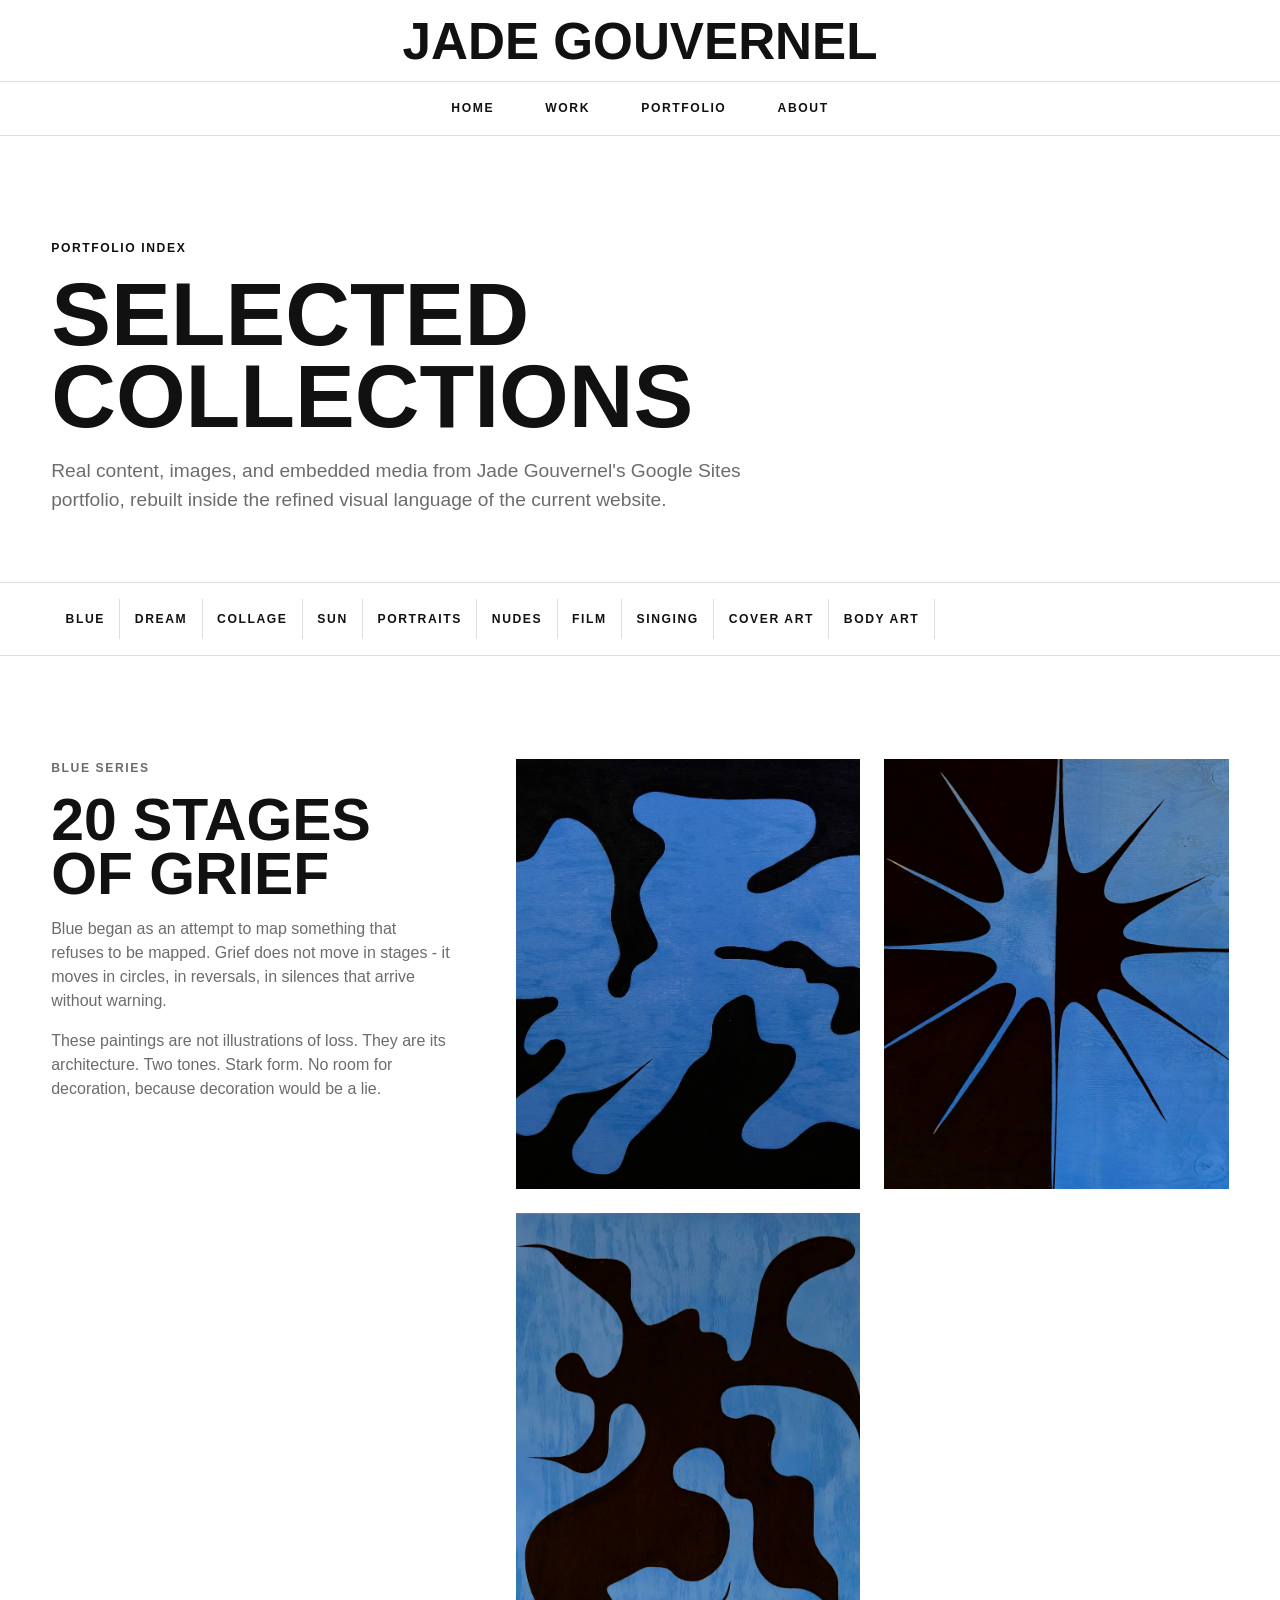
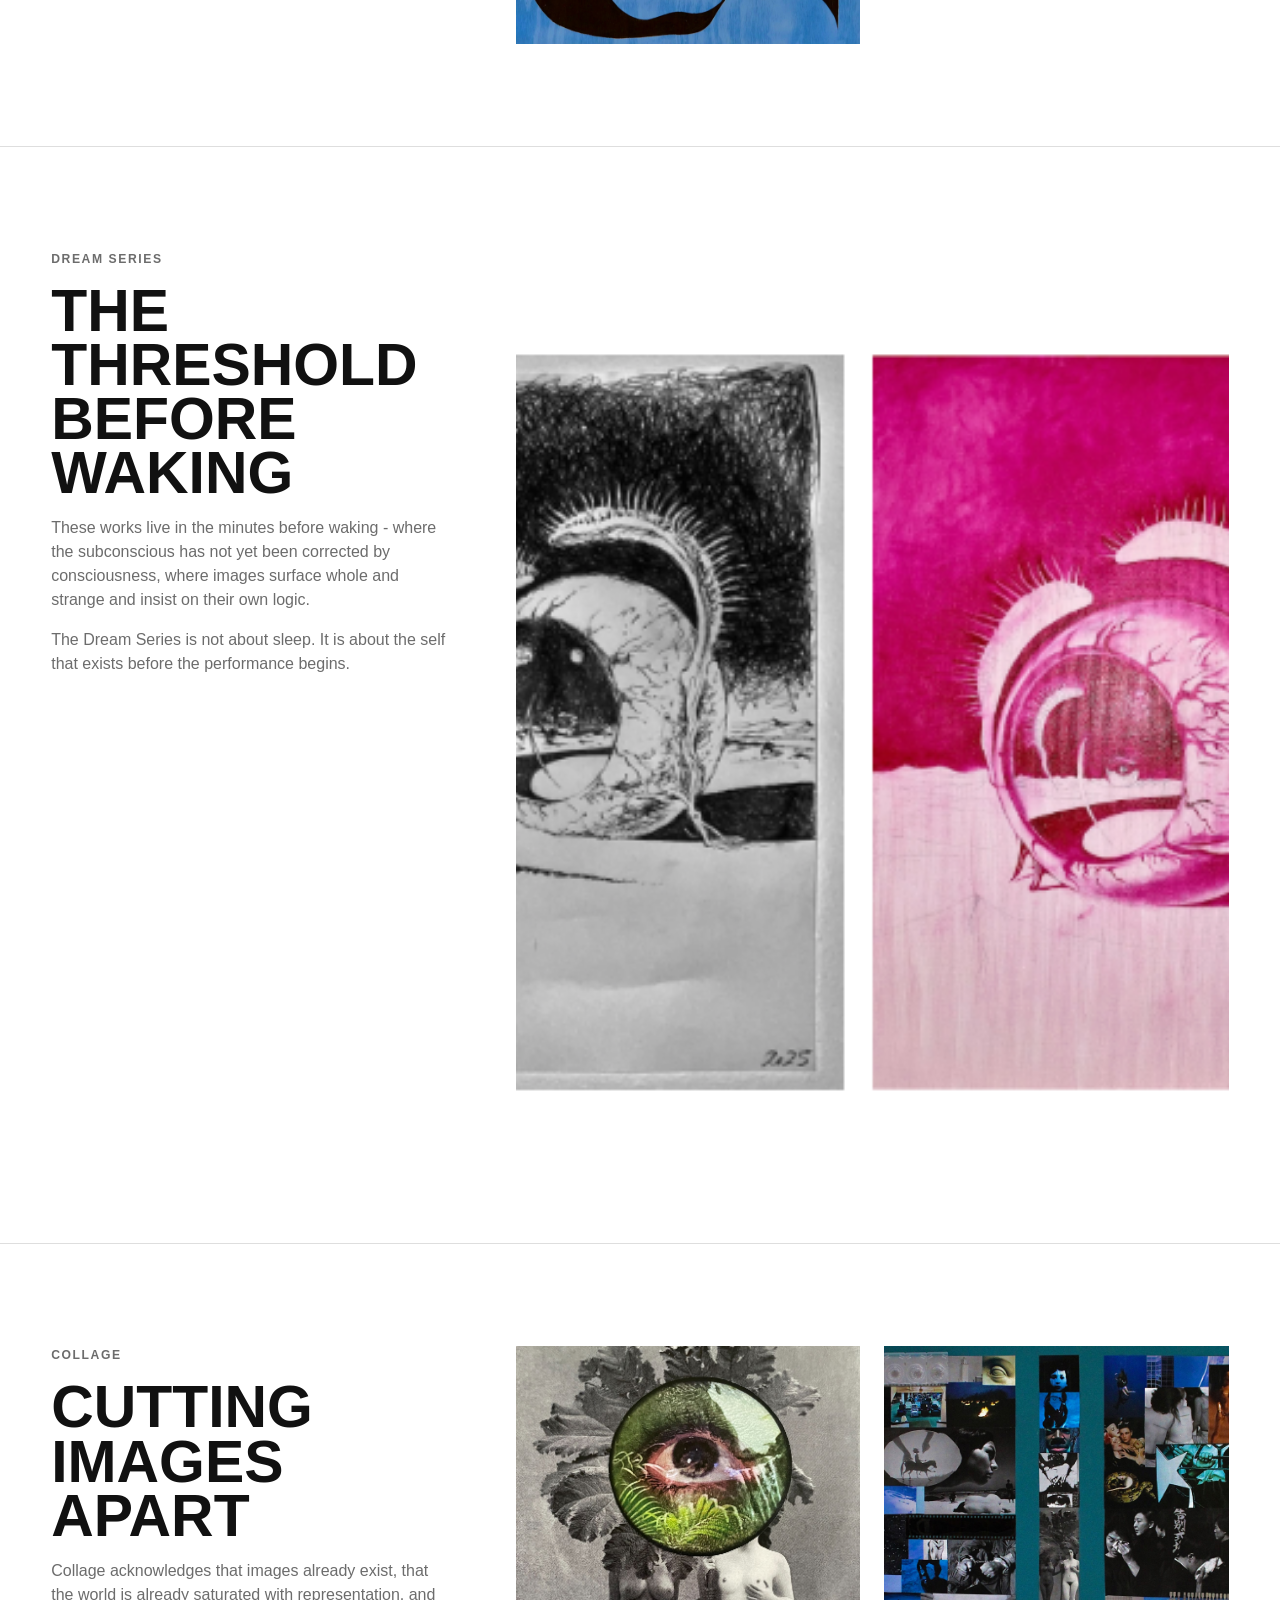
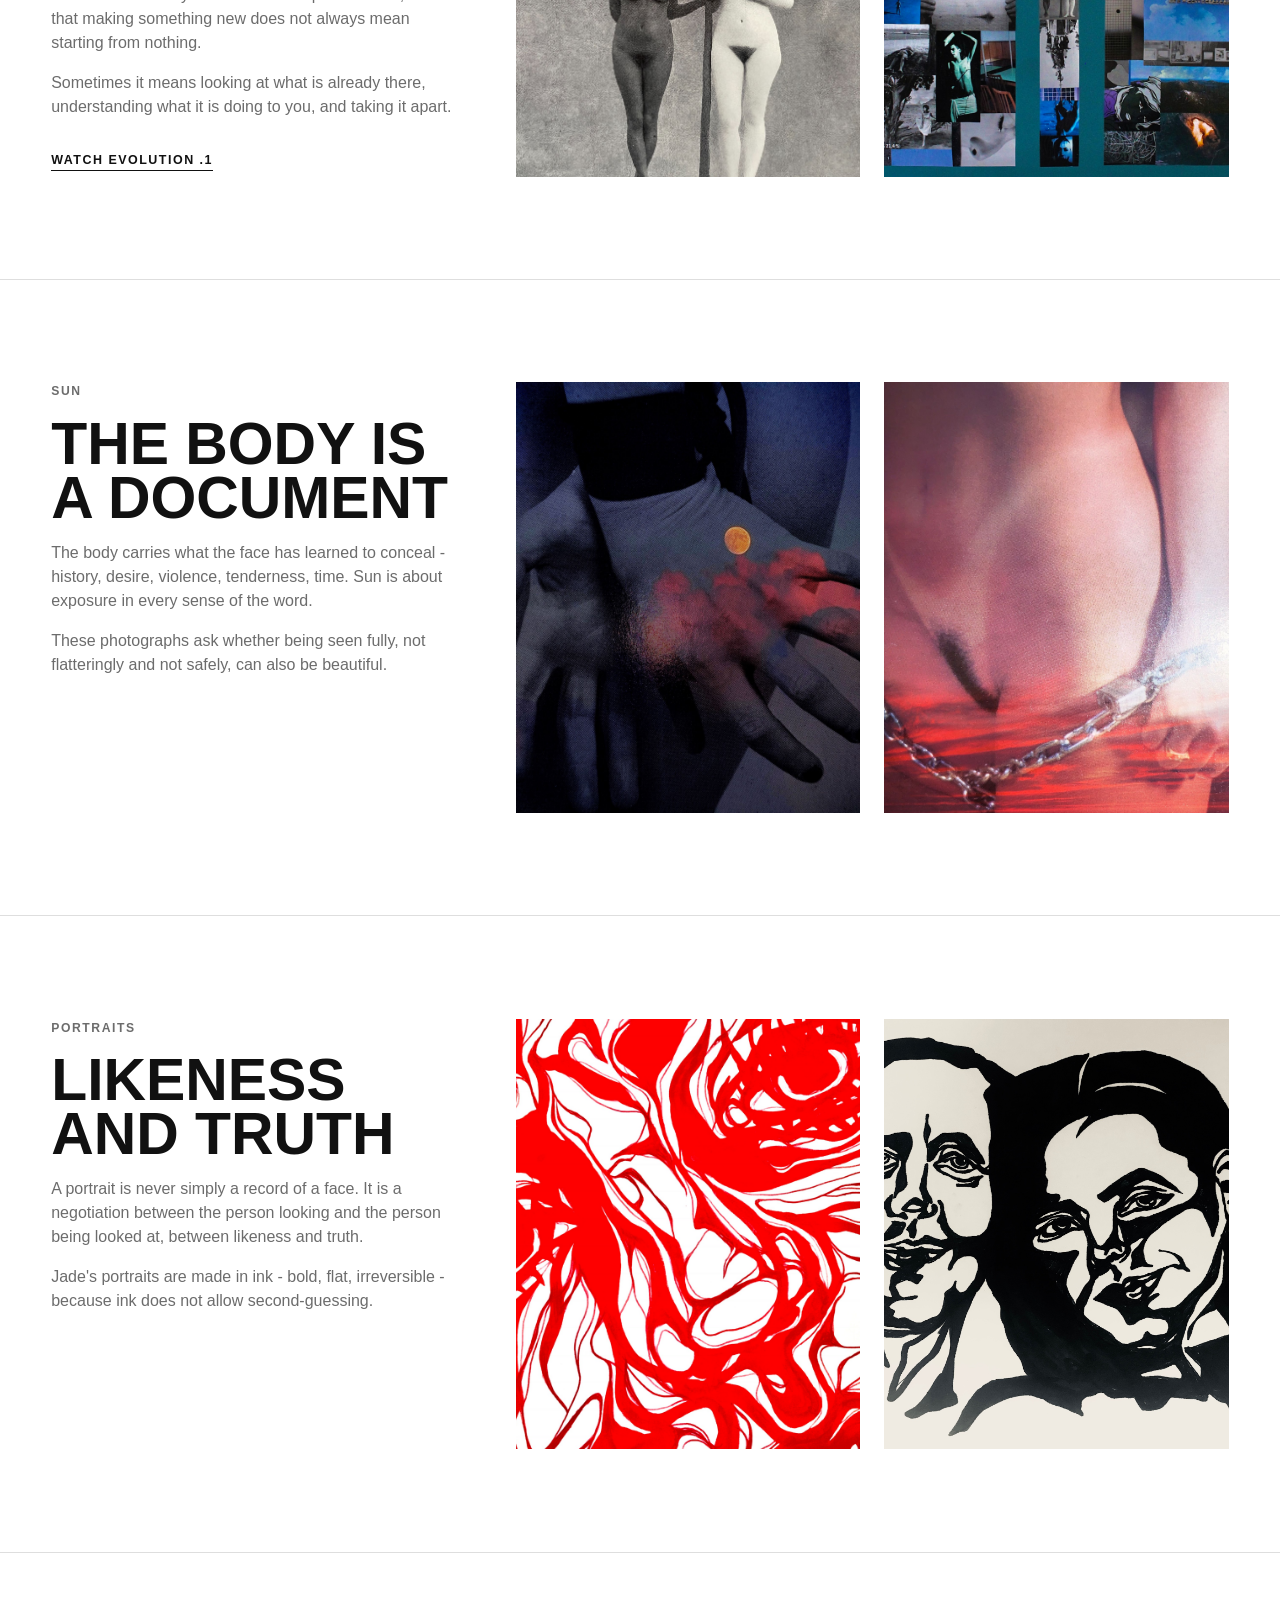
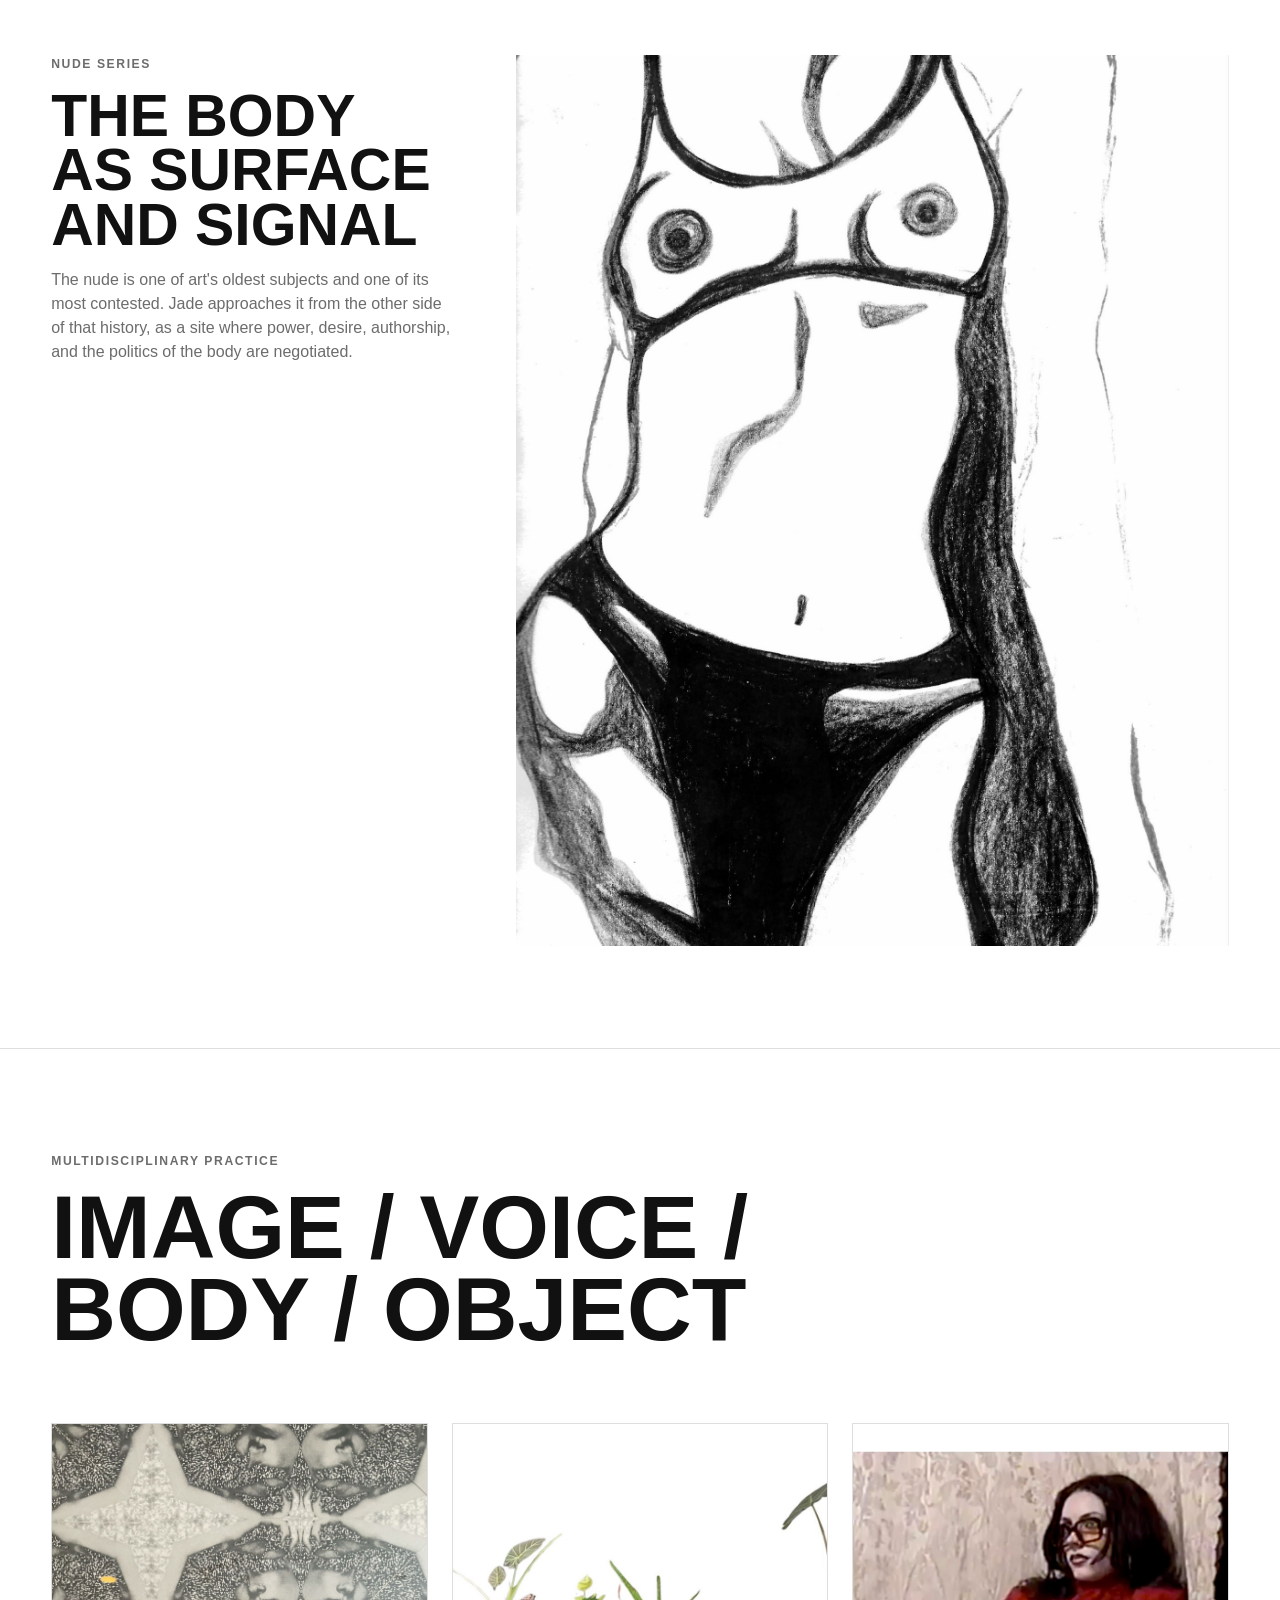
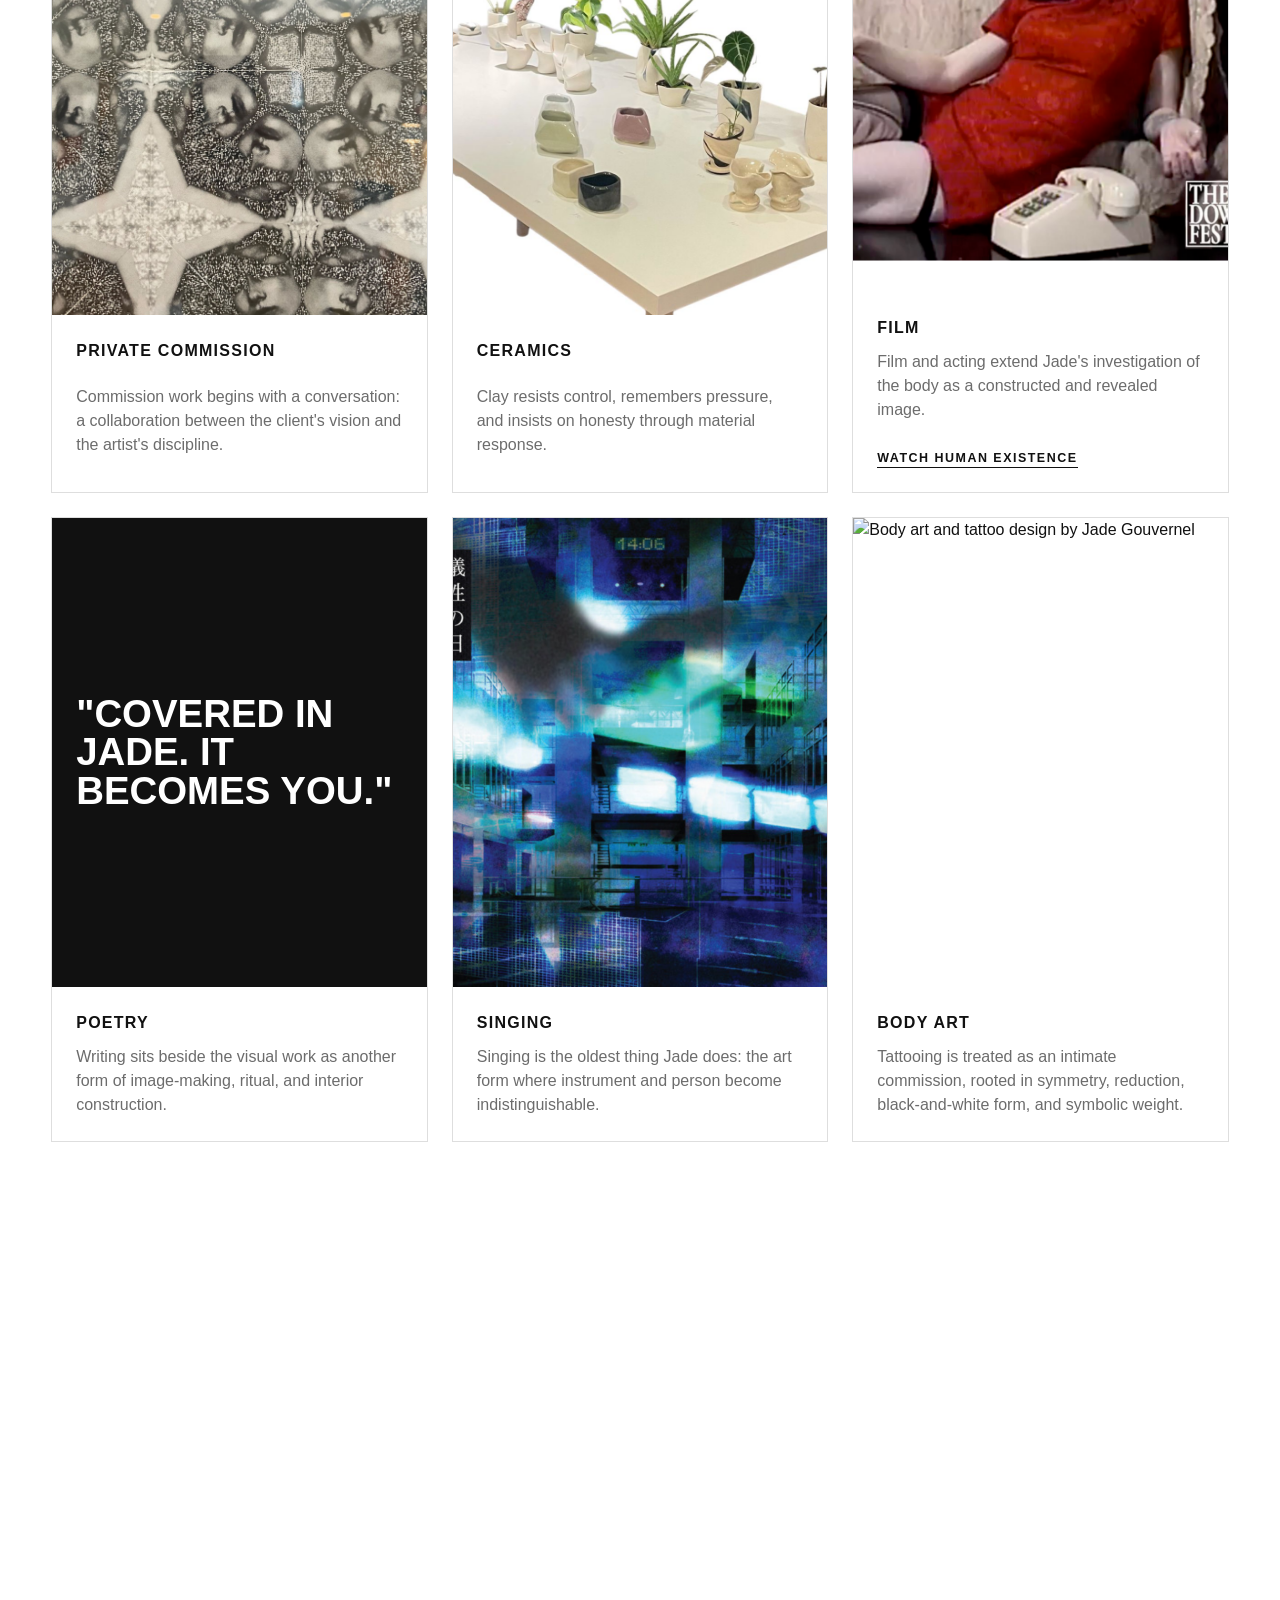
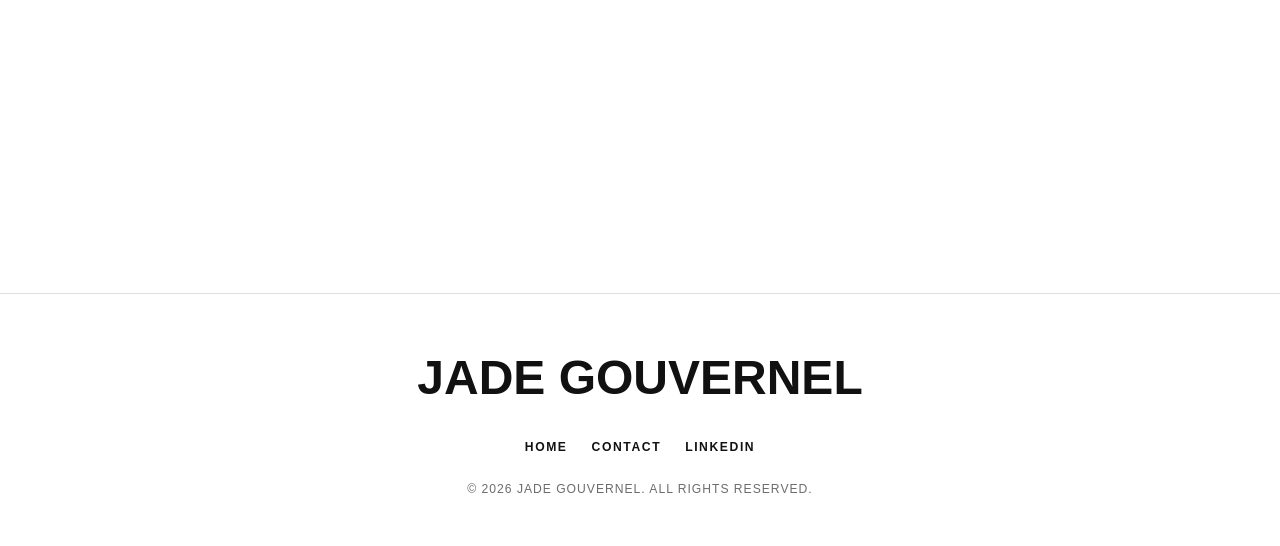
==== work.html @ c6d6951e "v2" ====
<!DOCTYPE html>
<html lang="en">
<head>
  <meta charset="UTF-8">
  <meta name="viewport" content="width=device-width, initial-scale=1.0">
  <title>Work | Jade Gouvernel</title>
  <meta name="description" content="Portfolio collections by Jade Gouvernel: Blue Series, Dream Series, Collage Series, Sun Series, Portrait Series, film, voice, cover art, body art, and commissions.">
  <meta property="og:title" content="Work | Jade Gouvernel">
  <meta property="og:description" content="Selected collections and multidisciplinary projects by Jade Gouvernel.">
  <meta property="og:type" content="website">
  <meta property="og:image" content="assets/images/google/blue-series-01.jpg">
  <link rel="stylesheet" href="assets/css/styles.css">
</head>
<body>
  <a class="skip-link" href="#main">Skip to content</a>

  <header class="site-header" data-header>
    <!-- Shopify launch: restore the announcement when the store is ready.
    <div class="announcement">
      <a href="https://your-shopify-store-url.com" target="_blank" rel="noopener">PRINTS / COMMISSIONS / OBJECTS</a>
    </div>
    -->
    <nav class="main-nav" aria-label="Primary navigation">
      <button class="menu-toggle" type="button" aria-label="Open menu" aria-expanded="false" aria-controls="site-menu" data-menu-toggle>
        <span></span>
        <span></span>
      </button>
      <a class="brand" href="index.html" aria-label="Jade Gouvernel home">JADE GOUVERNEL</a>
      <ul class="nav-links" id="site-menu" data-menu>
        <li><a href="index.html">HOME</a></li>
        <li class="has-dropdown">
          <button class="nav-button" type="button" aria-expanded="false" data-dropdown-toggle="work-menu">WORK</button>
          <div class="dropdown-panel" id="work-menu" data-dropdown>
            <div>
              <p class="dropdown-label">Collections</p>
              <a href="#blue-series">Blue Series</a>
              <a href="#dream-series">Dream Series</a>
              <a href="#collage-series">Collage Series</a>
              <a href="#sun-series">Sun Series</a>
              <a href="#portrait-series">Portrait Series</a>
              <a href="#nude-series">Nude Series</a>
            </div>
            <div>
              <p class="dropdown-label">Practice</p>
              <a href="#commissions">Private Commission</a>
              <a href="#ceramics">Ceramics</a>
              <a href="#film">Film</a>
              <a href="#poetry">Poetry</a>
              <a href="#singing">Singing</a>
              <a href="#cover-art">Cover Art</a>
              <a href="#body-art">Body Art</a>
            </div>
          </div>
        </li>
        <li><a href="work.html">PORTFOLIO</a></li>
        <li><a href="index.html#about">ABOUT</a></li>
        <!-- Shopify launch: restore this navigation item when the store is ready.
        <li><a class="shop-link" href="https://your-shopify-store-url.com" target="_blank" rel="noopener">SHOP</a></li>
        -->
      </ul>
    </nav>
  </header>

  <main id="main">
    <section class="page-hero section">
      <p class="eyebrow reveal">PORTFOLIO INDEX</p>
      <h1 class="reveal">SELECTED COLLECTIONS</h1>
      <p class="page-intro reveal">Real content, images, and embedded media from Jade Gouvernel's Google Sites portfolio, rebuilt inside the refined visual language of the current website.</p>
    </section>

    <section class="work-index section" aria-label="Portfolio quick links">
      <a href="#blue-series">Blue</a>
      <a href="#dream-series">Dream</a>
      <a href="#collage-series">Collage</a>
      <a href="#sun-series">Sun</a>
      <a href="#portrait-series">Portraits</a>
      <a href="#nude-series">Nudes</a>
      <a href="#film">Film</a>
      <a href="#singing">Singing</a>
      <a href="#cover-art">Cover Art</a>
      <a href="#body-art">Body Art</a>
    </section>

    <section class="work-section section" id="blue-series">
      <div class="work-copy reveal">
        <p class="eyebrow">BLUE SERIES</p>
        <h2>20 STAGES OF GRIEF</h2>
        <p>Blue began as an attempt to map something that refuses to be mapped. Grief does not move in stages - it moves in circles, in reversals, in silences that arrive without warning.</p>
        <p>These paintings are not illustrations of loss. They are its architecture. Two tones. Stark form. No room for decoration, because decoration would be a lie.</p>
      </div>
      <div class="work-gallery reveal">
        <button class="gallery-trigger" type="button" data-full="assets/images/google/blue-series-01.jpg" data-title="Blue Series" data-caption="From 20 Stages of Grief."><img src="assets/images/google/blue-series-01.jpg" alt="Blue Series artwork by Jade Gouvernel" loading="lazy"></button>
        <button class="gallery-trigger" type="button" data-full="assets/images/google/blue-series-02.jpg" data-title="Blue Series" data-caption="Two-tone abstraction from the Blue Series."><img src="assets/images/google/blue-series-02.jpg" alt="Blue Series abstract artwork" loading="lazy"></button>
        <button class="gallery-trigger" type="button" data-full="assets/images/google/blue-series-03.jpg" data-title="Blue Series" data-caption="Work from the Blue Series."><img src="assets/images/google/blue-series-03.jpg" alt="Blue Series painting" loading="lazy"></button>
      </div>
    </section>

    <section class="work-section section" id="dream-series">
      <div class="work-copy reveal">
        <p class="eyebrow">DREAM SERIES</p>
        <h2>THE THRESHOLD BEFORE WAKING</h2>
        <p>These works live in the minutes before waking - where the subconscious has not yet been corrected by consciousness, where images surface whole and strange and insist on their own logic.</p>
        <p>The Dream Series is not about sleep. It is about the self that exists before the performance begins.</p>
      </div>
      <div class="work-gallery work-gallery-single reveal">
        <button class="gallery-trigger" type="button" data-full="assets/images/google/dream-series-01.jpg" data-title="Dream Series" data-caption="Work from the Dream Series."><img src="assets/images/google/dream-series-01.jpg" alt="Dream Series artwork by Jade Gouvernel" loading="lazy"></button>
      </div>
    </section>

    <section class="work-section section" id="collage-series">
      <div class="work-copy reveal">
        <p class="eyebrow">COLLAGE</p>
        <h2>CUTTING IMAGES APART</h2>
        <p>Collage acknowledges that images already exist, that the world is already saturated with representation, and that making something new does not always mean starting from nothing.</p>
        <p>Sometimes it means looking at what is already there, understanding what it is doing to you, and taking it apart.</p>
        <a class="text-link" href="https://player.vimeo.com/video/625831028" target="_blank" rel="noopener">Watch Evolution .1</a>
      </div>
      <div class="work-gallery reveal">
        <button class="gallery-trigger" type="button" data-full="assets/images/google/collage-series-01.jpg" data-title="Collage Series" data-caption="Collage work by Jade Gouvernel."><img src="assets/images/google/collage-series-01.jpg" alt="Collage Series artwork" loading="lazy"></button>
        <button class="gallery-trigger" type="button" data-full="assets/images/google/collage-series-02.jpg" data-title="Collage Series" data-caption="Collage work by Jade Gouvernel."><img src="assets/images/google/collage-series-02.jpg" alt="Collage Series image" loading="lazy"></button>
      </div>
    </section>

    <section class="work-section section" id="sun-series">
      <div class="work-copy reveal">
        <p class="eyebrow">SUN</p>
        <h2>THE BODY IS A DOCUMENT</h2>
        <p>The body carries what the face has learned to conceal - history, desire, violence, tenderness, time. Sun is about exposure in every sense of the word.</p>
        <p>These photographs ask whether being seen fully, not flatteringly and not safely, can also be beautiful.</p>
      </div>
      <div class="work-gallery reveal">
        <button class="gallery-trigger" type="button" data-full="assets/images/google/sun-series-01.jpg" data-title="Sun Series" data-caption="Photograph from the Sun Series."><img src="assets/images/google/sun-series-01.jpg" alt="Sun Series photograph by Jade Gouvernel" loading="lazy"></button>
        <button class="gallery-trigger" type="button" data-full="assets/images/google/sun-series-02.jpg" data-title="Sun Series" data-caption="Photograph from the Sun Series."><img src="assets/images/google/sun-series-02.jpg" alt="Sun Series image" loading="lazy"></button>
      </div>
    </section>

    <section class="work-section section" id="portrait-series">
      <div class="work-copy reveal">
        <p class="eyebrow">PORTRAITS</p>
        <h2>LIKENESS AND TRUTH</h2>
        <p>A portrait is never simply a record of a face. It is a negotiation between the person looking and the person being looked at, between likeness and truth.</p>
        <p>Jade's portraits are made in ink - bold, flat, irreversible - because ink does not allow second-guessing.</p>
      </div>
      <div class="work-gallery reveal">
        <button class="gallery-trigger" type="button" data-full="assets/images/google/portrait-series-01.jpg" data-title="Portrait Series" data-caption="Ink portrait by Jade Gouvernel."><img src="assets/images/google/portrait-series-01.jpg" alt="Ink portrait by Jade Gouvernel" loading="lazy"></button>
        <button class="gallery-trigger" type="button" data-full="assets/images/google/portrait-series-02.jpg" data-title="Portrait Series" data-caption="Portrait work by Jade Gouvernel."><img src="assets/images/google/portrait-series-02.jpg" alt="Portrait Series artwork" loading="lazy"></button>
      </div>
    </section>

    <section class="work-section section" id="nude-series">
      <div class="work-copy reveal">
        <p class="eyebrow">NUDE SERIES</p>
        <h2>THE BODY AS SURFACE AND SIGNAL</h2>
        <p>The nude is one of art's oldest subjects and one of its most contested. Jade approaches it from the other side of that history, as a site where power, desire, authorship, and the politics of the body are negotiated.</p>
      </div>
      <div class="work-gallery work-gallery-single reveal">
        <button class="gallery-trigger" type="button" data-full="assets/images/google/nude-series-01.jpg" data-title="Nude Series" data-caption="Work from the Nude Series."><img src="assets/images/google/nude-series-01.jpg" alt="Nude Series artwork" loading="lazy"></button>
      </div>
    </section>

    <section class="practice-grid section" aria-labelledby="practice-title">
      <div class="section-heading reveal">
        <p class="eyebrow">MULTIDISCIPLINARY PRACTICE</p>
        <h2 id="practice-title">IMAGE / VOICE / BODY / OBJECT</h2>
      </div>

      <article class="practice-card reveal" id="commissions">
        <img src="assets/images/google/private-commission-01.jpg" alt="Private commission artwork by Jade Gouvernel" loading="lazy">
        <div><h3>Private Commission</h3><p>Commission work begins with a conversation: a collaboration between the client's vision and the artist's discipline.</p></div>
      </article>
      <article class="practice-card reveal" id="ceramics">
        <img src="assets/images/google/ceramics-01.jpg" alt="Ceramic work by Jade Gouvernel" loading="lazy">
        <div><h3>Ceramics</h3><p>Clay resists control, remembers pressure, and insists on honesty through material response.</p></div>
      </article>
      <article class="practice-card reveal" id="film">
        <img src="assets/images/google/film-human-existence.jpg" alt="Film still from Jade Gouvernel portfolio" loading="lazy">
        <div><h3>Film</h3><p>Film and acting extend Jade's investigation of the body as a constructed and revealed image.</p><a class="text-link" href="https://player.vimeo.com/video/647552488" target="_blank" rel="noopener">Watch HUMAN EXISTENCE</a></div>
      </article>
      <article class="practice-card reveal" id="poetry">
        <div class="text-tile">"Covered in jade. It becomes you."</div>
        <div><h3>Poetry</h3><p>Writing sits beside the visual work as another form of image-making, ritual, and interior construction.</p></div>
      </article>
      <article class="practice-card reveal" id="singing">
        <img src="assets/images/google/singing-cover-01.jpg" alt="Singing and cover art image from Jade Gouvernel portfolio" loading="lazy">
        <div><h3>Singing</h3><p>Singing is the oldest thing Jade does: the art form where instrument and person become indistinguishable.</p></div>
      </article>
      <article class="practice-card reveal" id="body-art">
        <img src="assets/images/google/body-art-01.jpg" alt="Body art and tattoo design by Jade Gouvernel" loading="lazy">
        <div><h3>Body Art</h3><p>Tattooing is treated as an intimate commission, rooted in symmetry, reduction, black-and-white form, and symbolic weight.</p></div>
      </article>
      <article class="practice-card reveal" id="cover-art">
        <img src="assets/images/google/cover-art-01.jpg" alt="Cover art designed by Jade Gouvernel" loading="lazy">
        <div><h3>Cover Art</h3><p>Cover art translates sound into a single image that can hold mood, world, and identity at once.</p></div>
      </article>
    </section>
  </main>

  <footer class="site-footer">
    <a class="footer-brand" href="index.html">JADE GOUVERNEL</a>
    <div class="footer-links">
      <a href="index.html">HOME</a>
      <!-- Shopify launch: restore this link when the store is ready.
      <a href="https://your-shopify-store-url.com" target="_blank" rel="noopener">SHOP</a>
      -->
      <a href="mailto:gouverneljade@gmail.com">CONTACT</a>
      <a href="https://www.linkedin.com/in/jade-gouvernel-477006266" target="_blank" rel="noopener">LINKEDIN</a>
    </div>
    <p>&copy; <span data-year></span> JADE GOUVERNEL. ALL RIGHTS RESERVED.</p>
  </footer>

  <div class="lightbox" aria-hidden="true" role="dialog" aria-modal="true" aria-label="Artwork preview" data-lightbox>
    <button class="lightbox-close" type="button" aria-label="Close artwork preview" data-lightbox-close>&times;</button>
    <div class="lightbox-panel">
      <img src="" alt="" data-lightbox-image>
      <div class="lightbox-caption">
        <h3 data-lightbox-title></h3>
        <p data-lightbox-caption></p>
      </div>
    </div>
  </div>

  <script src="assets/js/main.js"></script>
</body>
</html>
---- assets/css/styles.css ----
:root {
  --color-bg: #ffffff;
  --color-text: #111111;
  --color-muted: #6c6c6c;
  --color-line: #dedede;
  --color-soft: #f5f5f5;
  --space-xs: 0.5rem;
  --space-sm: 1rem;
  --space-md: 1.5rem;
  --space-lg: 3rem;
  --space-xl: clamp(4rem, 8vw, 8rem);
  --header-height: 112px;
  --transition: 180ms ease;
  --max-width: 1500px;
}

* {
  box-sizing: border-box;
}

html {
  scroll-behavior: smooth;
  scroll-padding-top: var(--header-height);
}

body {
  margin: 0;
  overflow-x: hidden;
  background: var(--color-bg);
  color: var(--color-text);
  font-family: Arial, Helvetica, sans-serif;
  font-size: 16px;
  line-height: 1.5;
}

main,
section,
article,
form,
.about > *,
.work-section > *,
.shop-band-inner > *,
.newsletter-inner > *,
.work-gallery > *,
.practice-grid > * {
  min-width: 0;
}

body.lightbox-open {
  overflow: hidden;
}

img {
  display: block;
  width: 100%;
  height: 100%;
  object-fit: cover;
}

a {
  color: inherit;
  text-decoration: none;
}

button,
input,
textarea,
select {
  font: inherit;
}

button {
  cursor: pointer;
}

:focus-visible {
  outline: 2px solid var(--color-text);
  outline-offset: 4px;
}

.skip-link,
.sr-only {
  position: absolute;
  width: 1px;
  height: 1px;
  margin: -1px;
  padding: 0;
  overflow: hidden;
  clip: rect(0, 0, 0, 0);
  white-space: nowrap;
  border: 0;
}

.skip-link:focus {
  z-index: 1000;
  width: auto;
  height: auto;
  margin: 0;
  padding: var(--space-sm);
  clip: auto;
  background: var(--color-text);
  color: var(--color-bg);
}

.site-header {
  position: sticky;
  top: 0;
  z-index: 100;
  background: rgba(255, 255, 255, 0.97);
  border-bottom: 1px solid var(--color-line);
  backdrop-filter: blur(14px);
}

.announcement {
  min-height: 32px;
  display: grid;
  place-items: center;
  background: var(--color-text);
  color: var(--color-bg);
  font-size: 0.74rem;
  letter-spacing: 0.12em;
  text-align: center;
}

.announcement a {
  padding: 0.45rem var(--space-sm);
}

.main-nav {
  position: relative;
  display: grid;
  grid-template-areas:
    "toggle brand spacer"
    "links links links";
  grid-template-columns: 56px 1fr 56px;
  align-items: center;
}

.brand {
  grid-area: brand;
  justify-self: center;
  padding: 1rem var(--space-sm) 0.85rem;
  font-size: clamp(1.8rem, 4vw, 3.2rem);
  font-weight: 900;
  line-height: 1;
  letter-spacing: 0;
}

.menu-toggle {
  grid-area: toggle;
  display: none;
  width: 44px;
  height: 44px;
  margin-left: 0.35rem;
  border: 0;
  background: transparent;
}

.menu-toggle span {
  display: block;
  width: 22px;
  height: 1px;
  margin: 7px auto;
  background: var(--color-text);
  transition: transform var(--transition);
}

.menu-toggle[aria-expanded="true"] span:first-child {
  transform: translateY(4px) rotate(45deg);
}

.menu-toggle[aria-expanded="true"] span:last-child {
  transform: translateY(-4px) rotate(-45deg);
}

.nav-links {
  grid-area: links;
  display: flex;
  justify-content: center;
  gap: clamp(1rem, 4vw, 4rem);
  margin: 0;
  padding: 0.8rem var(--space-md);
  border-top: 1px solid var(--color-line);
  list-style: none;
}

.nav-links a,
.nav-button,
.footer-links a,
.button,
.eyebrow,
.dropdown-label,
.work-index a,
.collection-card span {
  font-size: 0.76rem;
  font-weight: 700;
  letter-spacing: 0.13em;
  text-transform: uppercase;
}

.nav-links a,
.nav-button {
  position: relative;
  display: inline-flex;
  min-height: 28px;
  align-items: center;
  border: 0;
  background: transparent;
  color: var(--color-text);
  padding: 0;
}

.nav-links a::after,
.nav-button::after {
  content: "";
  position: absolute;
  right: 0;
  bottom: -0.2rem;
  left: 0;
  height: 1px;
  background: currentColor;
  transform: scaleX(0);
  transform-origin: center;
  transition: transform var(--transition);
}

.nav-links a:hover::after,
.nav-links a:focus-visible::after,
.nav-button:hover::after,
.nav-button:focus-visible::after,
.nav-button[aria-expanded="true"]::after,
.shop-link::after {
  transform: scaleX(1);
}

.has-dropdown {
  position: static;
}

.dropdown-panel {
  position: absolute;
  top: 100%;
  left: 0;
  right: 0;
  display: grid;
  grid-template-columns: repeat(2, minmax(220px, 1fr));
  gap: var(--space-lg);
  padding: clamp(1.5rem, 4vw, 3.5rem) clamp(1rem, 7vw, 8rem);
  border-top: 1px solid var(--color-line);
  border-bottom: 1px solid var(--color-line);
  background: #fff;
  box-shadow: 0 18px 32px rgba(0, 0, 0, 0.08);
  opacity: 0;
  visibility: hidden;
  transform: translateY(-8px);
  transition: opacity var(--transition), transform var(--transition), visibility var(--transition);
}

.dropdown-panel.is-open {
  opacity: 1;
  visibility: visible;
  transform: translateY(0);
}

.dropdown-panel-small {
  grid-template-columns: minmax(220px, 420px);
  justify-content: center;
}

.dropdown-panel a {
  display: block;
  width: fit-content;
  margin: 0.55rem 0;
  font-size: clamp(1.15rem, 3vw, 2.6rem);
  font-weight: 900;
  line-height: 1;
  letter-spacing: 0;
}

.dropdown-label {
  margin: 0 0 var(--space-sm);
  color: var(--color-muted);
}

.section {
  max-width: var(--max-width);
  margin: 0 auto;
  padding: var(--space-xl) clamp(1rem, 4vw, 4rem);
}

.hero {
  max-width: none;
  min-height: calc(100vh - var(--header-height));
  display: grid;
  grid-template-columns: minmax(0, 1.15fr) minmax(320px, 0.85fr);
  gap: clamp(1rem, 3vw, 3rem);
  align-items: stretch;
  padding: clamp(1rem, 2vw, 2rem);
}

.hero-media {
  min-height: 68vh;
  overflow: hidden;
  background: var(--color-soft);
}

.hero-copy {
  align-self: center;
  max-width: 620px;
  min-width: 0;
  padding: clamp(2rem, 5vw, 5rem);
}

.hero h1,
.page-hero h1,
.section-heading h2,
.about-copy h2,
.work-copy h2,
.newsletter h2,
.shop-band h2 {
  margin: 0;
  font-size: clamp(2.5rem, 7vw, 7rem);
  font-weight: 900;
  line-height: 0.92;
  letter-spacing: 0;
  text-transform: uppercase;
  text-wrap: balance;
}

.hero h1 {
  font-size: clamp(2.6rem, 4.2vw, 4.1rem);
}

.hero-copy > p:not(.eyebrow) {
  max-width: 600px;
  color: var(--color-muted);
}

.work-copy h2 {
  font-size: clamp(2.3rem, 4.6vw, 5rem);
}

.eyebrow {
  margin: 0 0 var(--space-sm);
  color: inherit;
}

.button-row {
  display: flex;
  flex-wrap: wrap;
  gap: var(--space-sm);
  margin-top: var(--space-md);
}

.button {
  display: inline-flex;
  min-height: 46px;
  align-items: center;
  justify-content: center;
  padding: 0.85rem 1.15rem;
  border: 1px solid currentColor;
  transition: background var(--transition), color var(--transition), transform var(--transition);
}

.button:hover {
  transform: translateY(-1px);
}

.button-dark {
  background: var(--color-text);
  color: var(--color-bg);
}

.button-dark:hover,
.button-dark:focus-visible {
  background: var(--color-bg);
  color: var(--color-text);
}

.button-light {
  background: var(--color-bg);
  color: var(--color-text);
}

.button-light:hover,
.button-light:focus-visible {
  background: var(--color-text);
  color: var(--color-bg);
}

.about {
  display: grid;
  grid-template-columns: minmax(320px, 1.15fr) minmax(260px, 0.85fr);
  gap: clamp(1.5rem, 5vw, 6rem);
  align-items: center;
}

.about-copy {
  max-width: 820px;
}

.about-copy p,
.section-heading p,
.page-intro,
.work-copy p,
.practice-card p,
.shop-band p,
.newsletter p {
  color: var(--color-muted);
}

.about-image {
  background: var(--color-soft);
}

.text-link {
  display: inline-block;
  width: fit-content;
  margin-top: var(--space-sm);
  border-bottom: 1px solid currentColor;
  font-size: 0.78rem;
  font-weight: 700;
  letter-spacing: 0.12em;
  text-transform: uppercase;
}

.section-heading {
  max-width: 880px;
  margin-bottom: var(--space-lg);
}

.collections-preview {
  max-width: none;
  overflow: hidden;
  border-top: 1px solid var(--color-line);
}

.collections-preview .section-heading {
  max-width: var(--max-width);
  margin-inline: auto;
}

.carousel-controls {
  max-width: var(--max-width);
  margin: calc(var(--space-lg) * -0.55) auto var(--space-md);
  display: flex;
  justify-content: flex-end;
  gap: var(--space-xs);
}

.carousel-button {
  width: 44px;
  height: 44px;
  border: 1px solid var(--color-text);
  background: var(--color-bg);
  color: var(--color-text);
  padding: 0;
  font-size: 1.2rem;
  font-weight: 700;
  line-height: 1;
  transition: background var(--transition), color var(--transition), transform var(--transition);
}

.carousel-button:hover,
.carousel-button:focus-visible {
  background: var(--color-text);
  color: var(--color-bg);
  transform: translateY(-1px);
}

.carousel-shell {
  width: 100%;
  overflow-x: auto;
  overflow-y: hidden;
  scroll-behavior: smooth;
  scroll-padding-inline: clamp(1rem, 4vw, 4rem);
  scroll-snap-type: x mandatory;
  scrollbar-width: none;
  cursor: grab;
  touch-action: pan-y;
  -webkit-overflow-scrolling: touch;
}

.carousel-shell.is-dragging {
  cursor: grabbing;
  scroll-behavior: auto;
  scroll-snap-type: none;
}

.carousel-shell.is-transitioning {
  scroll-behavior: auto;
  scroll-snap-type: none;
}

.carousel-shell.is-moving-next .collection-card {
  animation: carousel-card-next 650ms cubic-bezier(0.22, 1, 0.36, 1);
}

.carousel-shell.is-moving-prev .collection-card {
  animation: carousel-card-prev 650ms cubic-bezier(0.22, 1, 0.36, 1);
}

@keyframes carousel-card-next {
  0%,
  100% {
    opacity: 1;
    transform: translateX(0) scale(1);
  }

  40% {
    opacity: 0.78;
    transform: translateX(-10px) scale(0.99);
  }
}

@keyframes carousel-card-prev {
  0%,
  100% {
    opacity: 1;
    transform: translateX(0) scale(1);
  }

  40% {
    opacity: 0.78;
    transform: translateX(10px) scale(0.99);
  }
}

.carousel-shell::-webkit-scrollbar {
  display: none;
}

.carousel-track {
  display: flex;
  width: max-content;
  gap: var(--space-md);
  padding: 0 clamp(1rem, 4vw, 4rem) var(--space-sm);
}

.collection-card {
  width: clamp(240px, 28vw, 430px);
  flex: 0 0 clamp(240px, 28vw, 430px);
  display: grid;
  gap: 0.75rem;
  scroll-snap-align: start;
  user-select: none;
  -webkit-user-drag: none;
}

.collection-card img {
  width: 100%;
  height: clamp(320px, 36vw, 540px);
  aspect-ratio: 4 / 5;
  object-fit: cover;
  object-position: center;
  background: var(--color-soft);
  filter: grayscale(0.15);
  transition: filter var(--transition), transform var(--transition);
}

.collection-card:hover img,
.collection-card:focus-visible img {
  filter: grayscale(1) contrast(1.05);
  transform: scale(0.99);
}

.shop-band {
  border-top: 1px solid var(--color-line);
}

.shop-band-inner {
  display: grid;
  grid-template-columns: minmax(260px, 1fr) auto;
  gap: var(--space-lg);
  align-items: end;
}

.newsletter {
  max-width: none;
  background: var(--color-text);
  color: var(--color-bg);
}

.newsletter-inner {
  max-width: var(--max-width);
  margin: 0 auto;
  display: grid;
  gap: var(--space-lg);
  align-items: end;
}

.newsletter p,
.newsletter .eyebrow {
  color: #d2d2d2;
}

.newsletter-form {
  width: 60%;
  margin: auto;
  display: grid;
  gap: 0.7rem;
}

.newsletter-form input {
  width: 100%;
  min-height: 48px;
  border: 1px solid #555;
  border-radius: 0;
  background: #151515;
  color: var(--color-bg);
  padding: 0.85rem;
}

.form-message {
  min-height: 1.4rem;
  margin: 0.25rem 0 0;
  color: var(--color-muted);
  font-size: 0.9rem;
}

.newsletter .form-message {
  color: #d2d2d2;
}

.page-hero {
  padding-bottom: var(--space-lg);
}

.page-hero h1 {
  max-width: 1100px;
}

.page-intro {
  max-width: 760px;
  font-size: clamp(1rem, 2vw, 1.2rem);
}

.work-index {
  position: sticky;
  top: var(--header-height);
  z-index: 20;
  display: flex;
  flex-wrap: wrap;
  gap: 0;
  padding-top: var(--space-sm);
  padding-bottom: var(--space-sm);
  border-top: 1px solid var(--color-line);
  border-bottom: 1px solid var(--color-line);
  background: rgba(255, 255, 255, 0.96);
  backdrop-filter: blur(12px);
}

.work-index a {
  padding: 0.7rem 0.9rem;
  border-right: 1px solid var(--color-line);
}

.work-section {
  display: grid;
  grid-template-columns: minmax(280px, 0.72fr) minmax(320px, 1.28fr);
  gap: clamp(1.5rem, 5vw, 5rem);
  align-items: start;
  border-bottom: 1px solid var(--color-line);
}

.work-copy {
  position: sticky;
  top: calc(var(--header-height) + 74px);
}

.work-gallery {
  display: grid;
  grid-template-columns: repeat(2, minmax(0, 1fr));
  gap: var(--space-md);
}

.work-gallery-single {
  grid-template-columns: 1fr;
}

.gallery-trigger {
  width: 100%;
  min-height: 260px;
  aspect-ratio: 4 / 5;
  overflow: hidden;
  border: 0;
  background: var(--color-soft);
  padding: 0;
}

.gallery-trigger img {
  transition: filter var(--transition), transform var(--transition);
}

.gallery-trigger:hover img,
.gallery-trigger:focus-visible img {
  filter: grayscale(1) contrast(1.04);
  transform: scale(1.02);
}

.practice-grid {
  display: grid;
  grid-template-columns: repeat(3, minmax(0, 1fr));
  gap: var(--space-md);
}

.practice-grid .section-heading {
  grid-column: 1 / -1;
}

.practice-card {
  display: grid;
  border: 1px solid var(--color-line);
  background: var(--color-bg);
}

.practice-card img,
.text-tile {
  aspect-ratio: 4 / 5;
  min-height: 280px;
}

.practice-card div:last-child {
  display: grid;
  gap: 0.65rem;
  padding: var(--space-md);
}

.practice-card h3 {
  margin: 0;
  font-size: 1rem;
  letter-spacing: 0.08em;
  text-transform: uppercase;
}

.practice-card p {
  margin: 0;
}

.text-tile {
  display: grid;
  place-items: center;
  padding: var(--space-md);
  background: var(--color-text);
  color: var(--color-bg);
  font-size: clamp(1.6rem, 3vw, 3rem);
  font-weight: 900;
  line-height: 1;
  text-transform: uppercase;
}

#newsletter-title {
  hyphens: manual;
  overflow-wrap: break-word;
}

.site-footer {
  display: grid;
  gap: var(--space-md);
  justify-items: center;
  padding: var(--space-lg) var(--space-md);
  border-top: 1px solid var(--color-line);
  text-align: center;
}

.footer-brand {
  font-size: clamp(1.7rem, 4vw, 3rem);
  font-weight: 900;
}

.footer-links {
  display: flex;
  flex-wrap: wrap;
  justify-content: center;
  gap: var(--space-md);
}

.site-footer p {
  margin: 0;
  color: var(--color-muted);
  font-size: 0.76rem;
  letter-spacing: 0.08em;
}

.lightbox {
  position: fixed;
  inset: 0;
  z-index: 200;
  display: none;
  place-items: center;
  background: rgba(255, 255, 255, 0.96);
  padding: var(--space-md);
}

.lightbox.is-open {
  display: grid;
}

.lightbox-close {
  position: absolute;
  top: var(--space-sm);
  right: var(--space-sm);
  width: 48px;
  height: 48px;
  border: 1px solid var(--color-text);
  background: var(--color-bg);
  color: var(--color-text);
  font-size: 2rem;
  line-height: 1;
}

.lightbox-panel {
  width: min(1100px, 100%);
  max-height: 88vh;
  display: grid;
  gap: var(--space-sm);
}

.lightbox-panel img {
  max-height: 72vh;
  object-fit: contain;
  background: var(--color-soft);
}

.lightbox-caption {
  display: grid;
  gap: 0.25rem;
  text-align: center;
}

.lightbox-caption h3 {
  margin: 0;
  font-size: 0.95rem;
  letter-spacing: 0.08em;
  text-transform: uppercase;
}

.lightbox-caption p {
  margin: 0;
  color: var(--color-muted);
}

.reveal {
  opacity: 0;
  transform: translateY(16px);
  transition: opacity 600ms ease, transform 600ms ease;
}

.reveal.is-visible {
  opacity: 1;
  transform: translateY(0);
}

@media (max-width: 1120px) {
  .practice-grid {
    grid-template-columns: repeat(2, minmax(0, 1fr));
  }
}

@media (max-width: 860px) {
  :root {
    --header-height: 86px;
  }

  .announcement {
    display: none;
  }

  .main-nav {
    min-height: var(--header-height);
    grid-template-areas: "toggle brand spacer";
    border-bottom: 1px solid var(--color-line);
  }

  .menu-toggle {
    display: block;
  }

  .brand {
    padding: var(--space-sm);
    font-size: clamp(1.45rem, 7vw, 2.4rem);
  }

  .nav-links {
    position: absolute;
    top: 100%;
    right: 0;
    left: 0;
    max-height: calc(100vh - var(--header-height));
    max-height: calc(100dvh - var(--header-height));
    display: grid;
    align-content: start;
    gap: 0;
    padding: var(--space-md) var(--space-md) max(var(--space-md), env(safe-area-inset-bottom));
    overflow-y: auto;
    overscroll-behavior: contain;
    -webkit-overflow-scrolling: touch;
    background: #fff;
    border-top: 1px solid var(--color-line);
    border-bottom: 1px solid var(--color-line);
    box-shadow: 0 18px 32px rgba(0, 0, 0, 0.08);
    opacity: 0;
    visibility: hidden;
    transform: translateY(-8px);
    transition: opacity var(--transition), transform var(--transition), visibility var(--transition);
  }

  .newsletter-form {
    width: 80%;
  }

  .nav-links.is-open {
    opacity: 1;
    visibility: visible;
    transform: translateY(0);
  }

  .nav-links li {
    border-bottom: 1px solid var(--color-line);
  }

  .nav-links a,
  .nav-button {
    width: 100%;
    justify-content: center;
    padding: 1.05rem 0;
    font-size: 1rem;
    text-align: center;
  }

  .dropdown-panel {
    position: static;
    display: none;
    grid-template-columns: 1fr;
    gap: var(--space-sm);
    padding: 0 0 var(--space-sm);
    border: 0;
    box-shadow: none;
    opacity: 1;
    visibility: visible;
    transform: none;
  }

  .dropdown-panel.is-open {
    display: grid;
  }

  .dropdown-panel a {
    width: 100%;
    margin: 0;
    padding: 0.6rem 0;
    font-size: 1rem;
    text-align: center;
  }

  .dropdown-label {
    margin-top: var(--space-sm);
    text-align: center;
  }

  .hero {
    grid-template-columns: 1fr;
    padding: 0 0 var(--space-lg);
  }

  .hero-media {
    min-height: 58vh;
  }

  .hero-copy {
    padding: var(--space-lg) var(--space-md);
  }

  .about,
  .work-section,
  .shop-band-inner,
  .newsletter-inner {
    grid-template-columns: 1fr;
  }

  .work-copy {
    position: static;
  }

  .work-index {
    position: static;
  }
}

@media (max-width: 640px) {
  .section {
    padding: var(--space-xl) var(--space-md);
  }

  .hero h1,
  .page-hero h1,
  .section-heading h2,
  .about-copy h2,
  .work-copy h2,
  .newsletter h2,
  .shop-band h2 {
    font-size: clamp(2.2rem, 11vw, 3.8rem);
  }

  .button-row,
  .newsletter-form {
    display: grid;
  }

  .button {
    width: 100%;
  }

  .work-gallery,
  .practice-grid {
    grid-template-columns: 1fr;
  }

  .collection-card {
    width: 72vw;
  }
}

@media (prefers-reduced-motion: reduce) {
  *,
  *::before,
  *::after {
    scroll-behavior: auto !important;
    transition-duration: 1ms !important;
    animation-duration: 1ms !important;
    animation-iteration-count: 1 !important;
  }

  .reveal {
    opacity: 1;
    transform: none;
  }
}
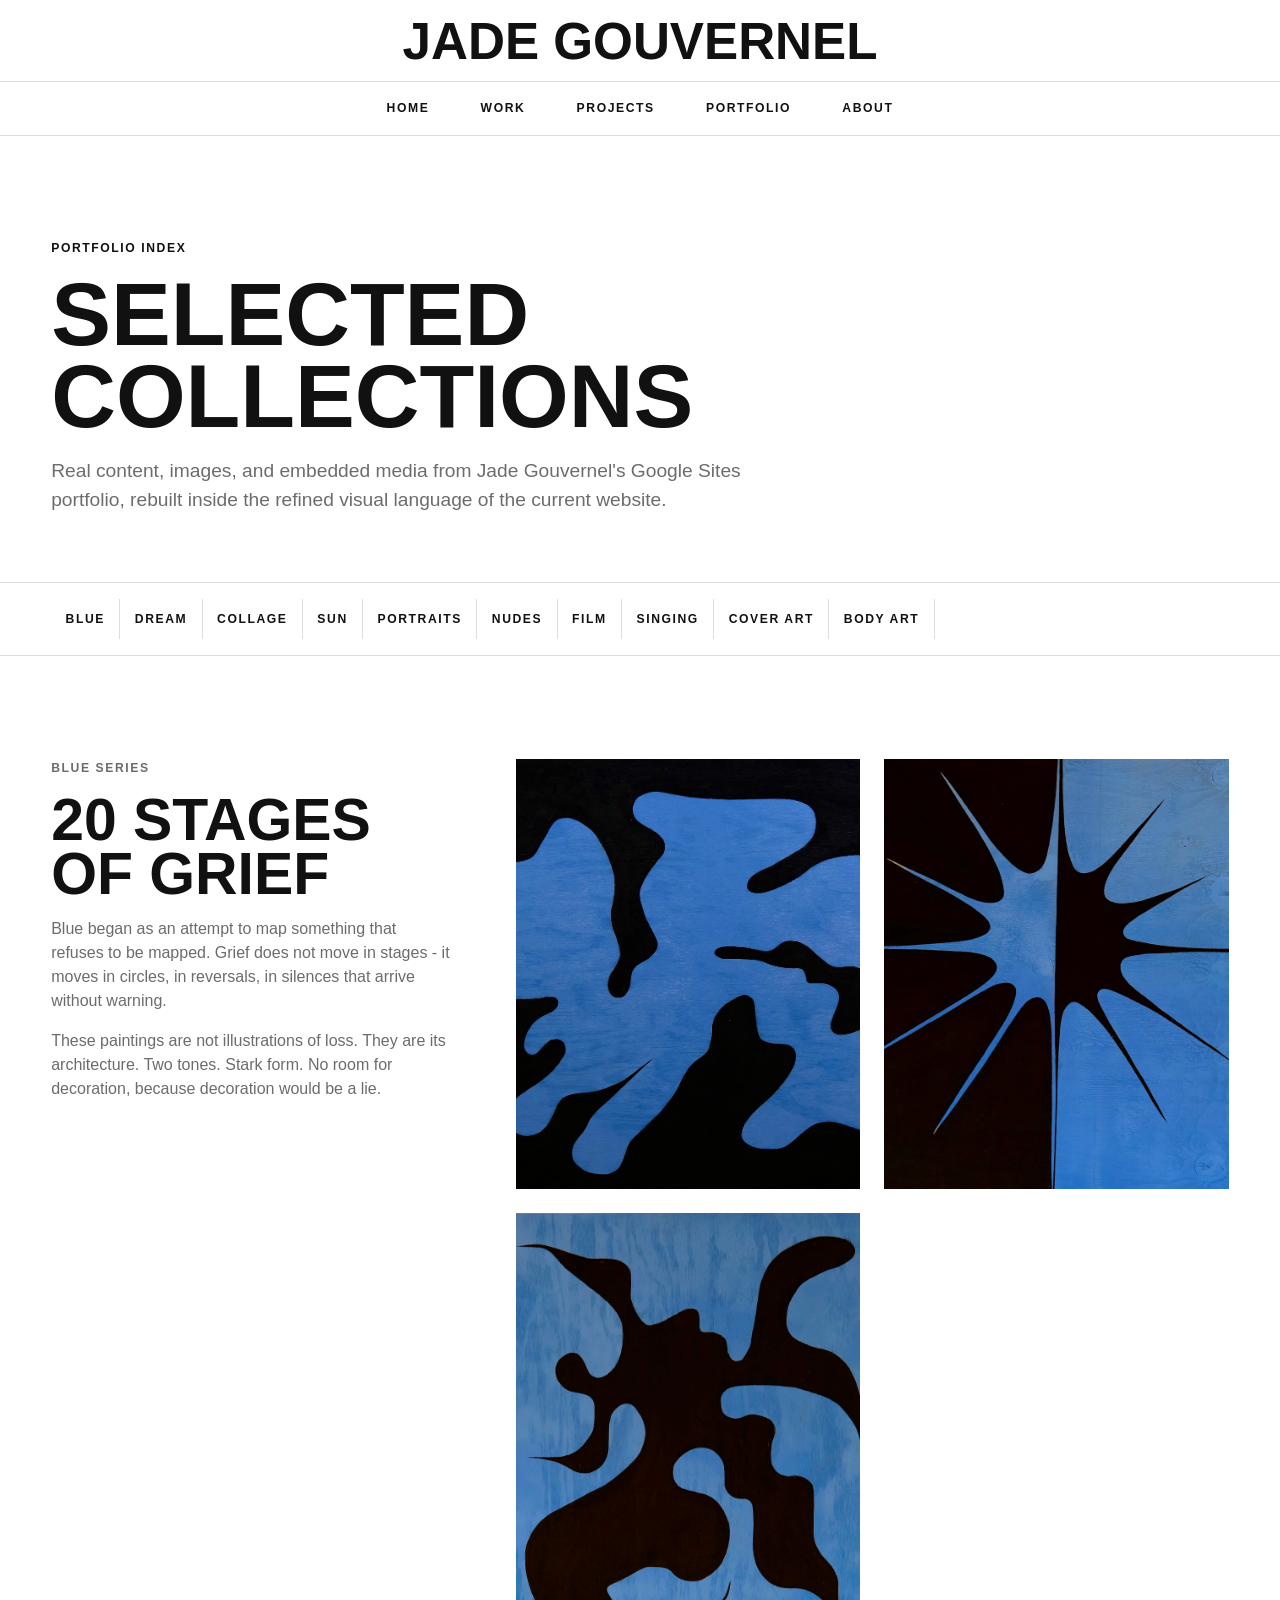
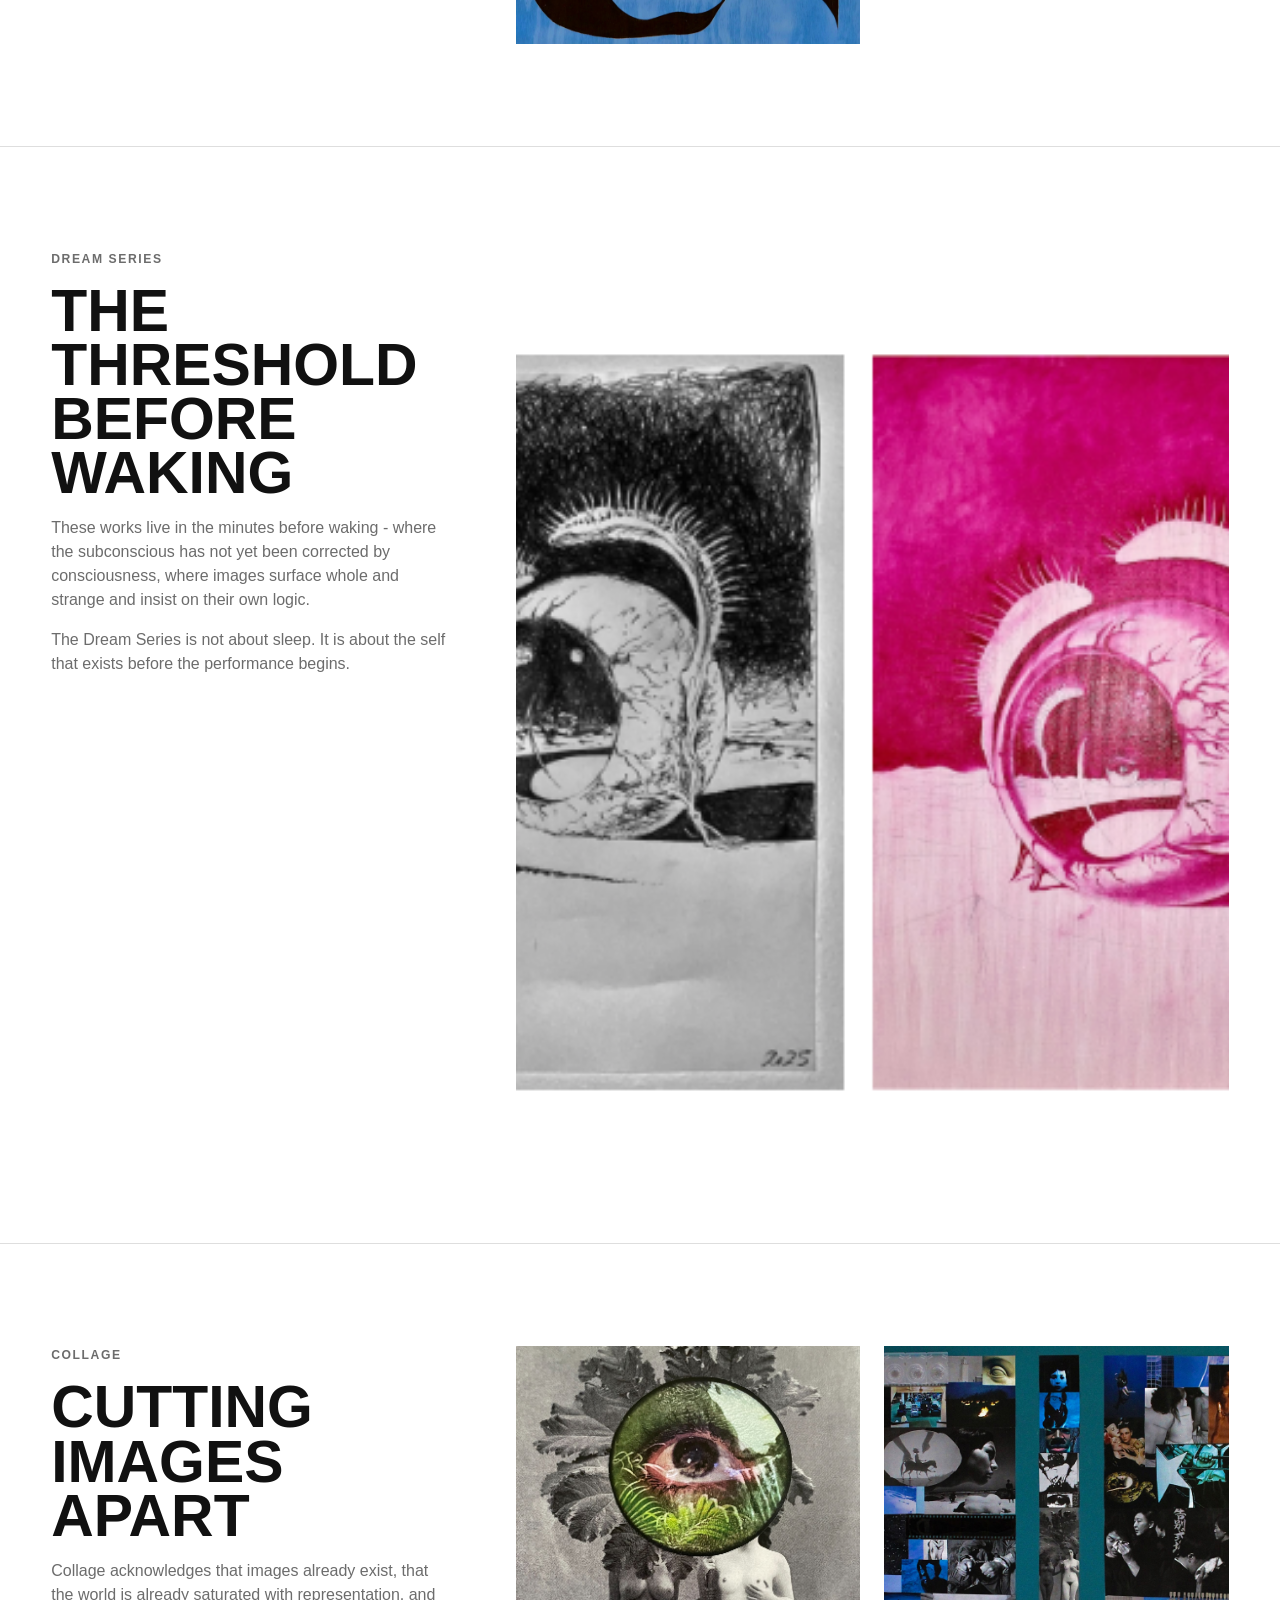
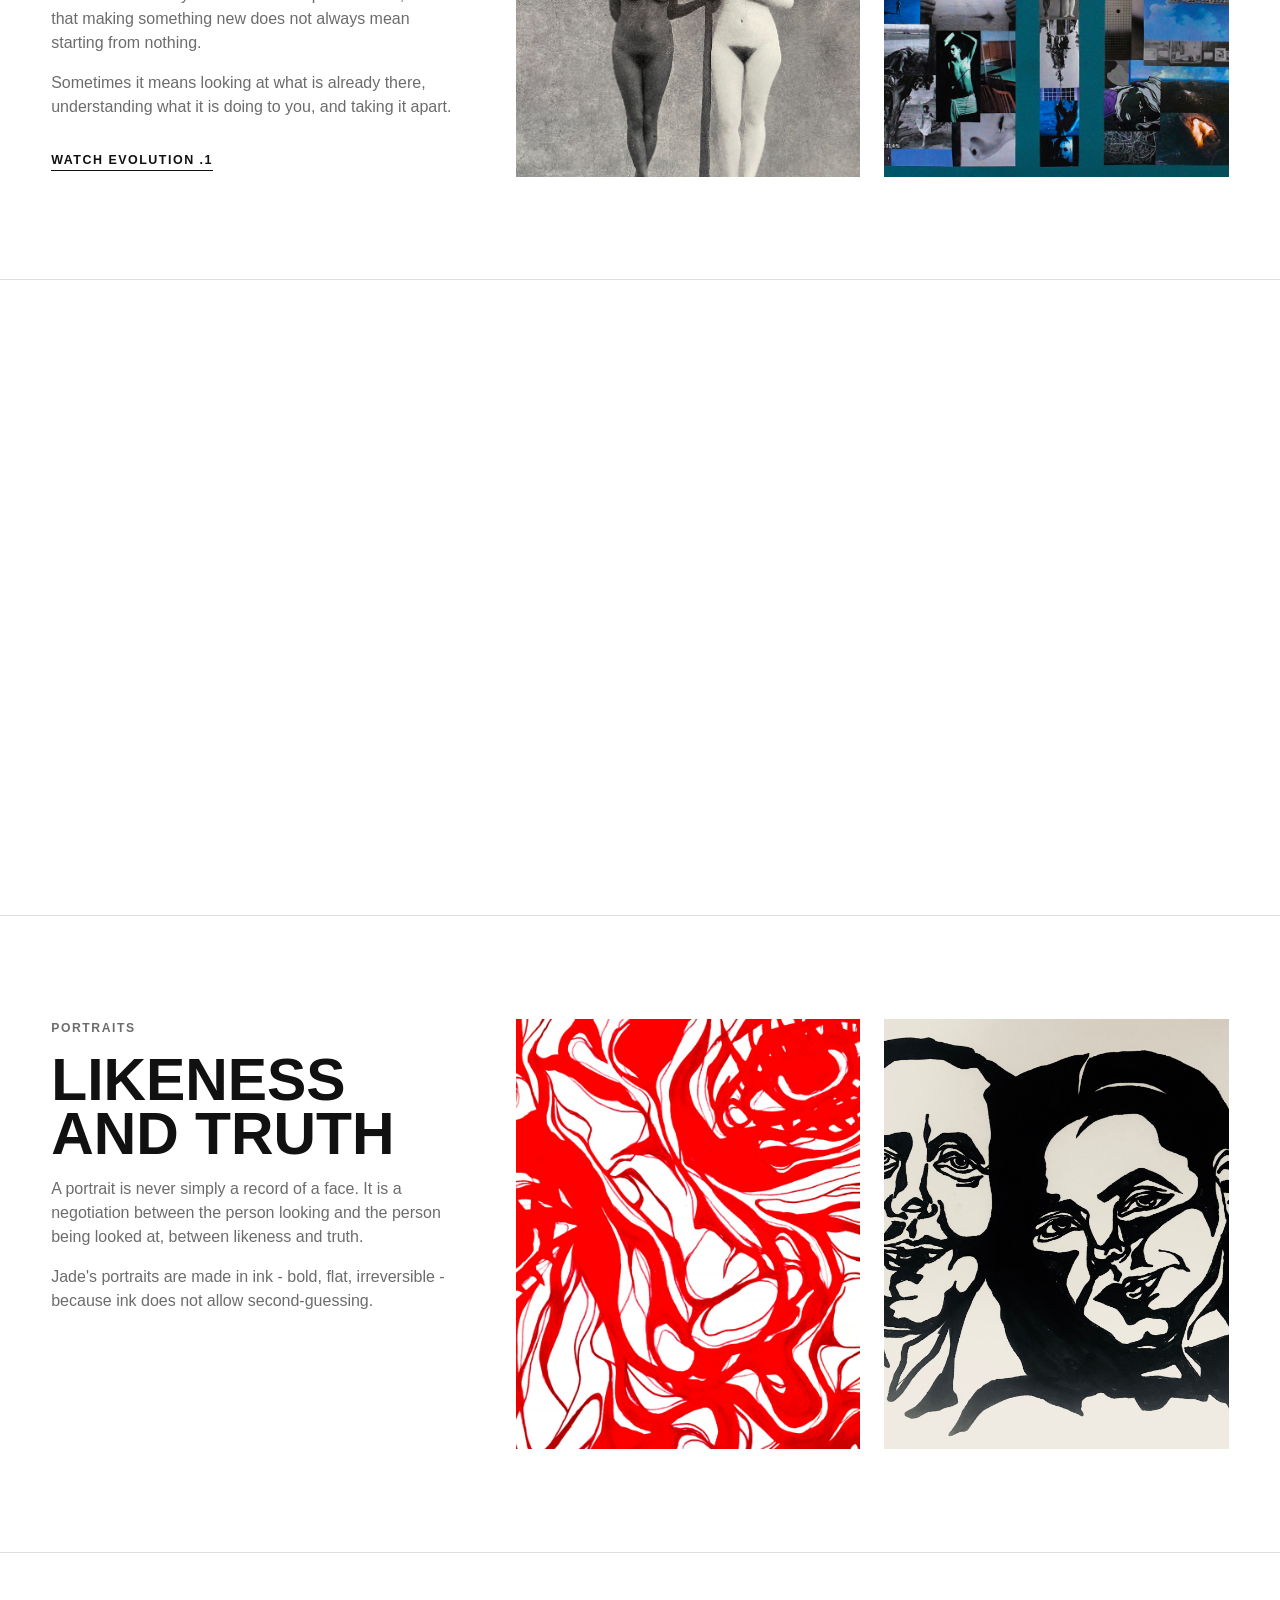
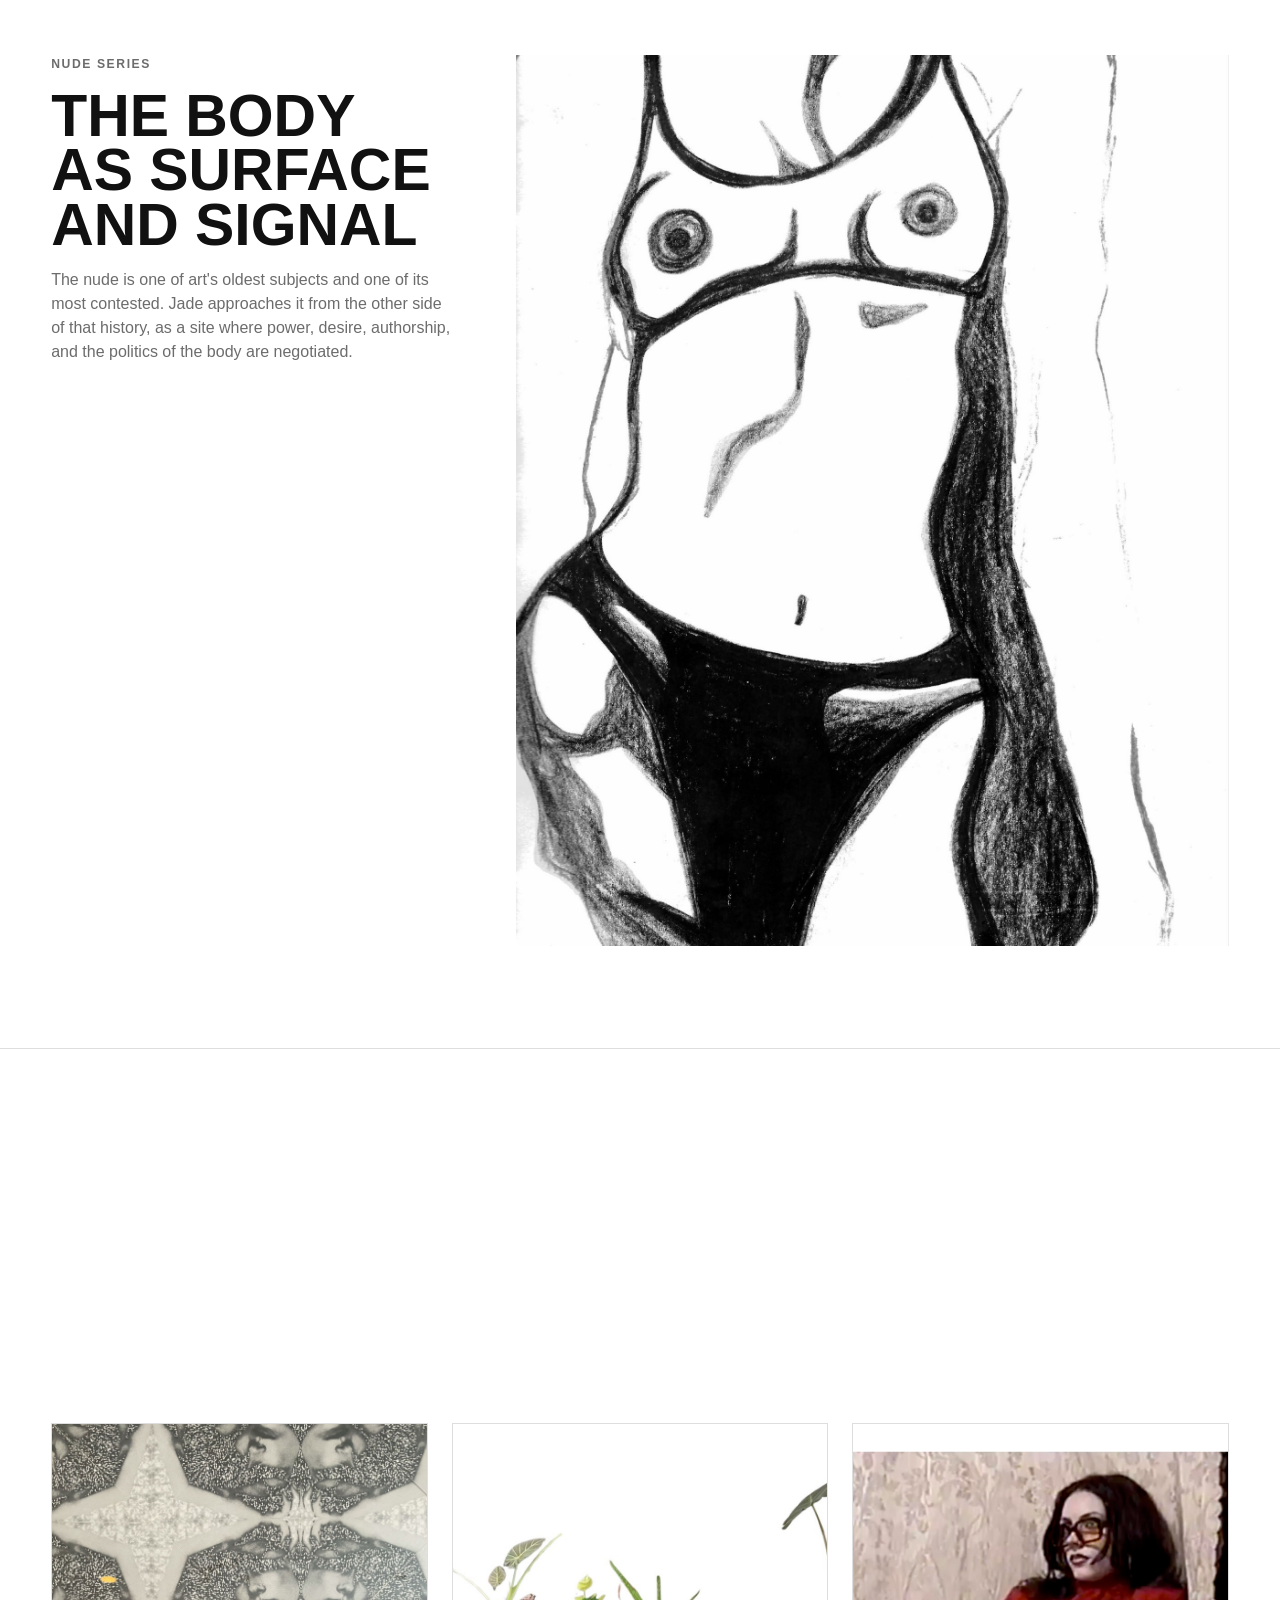
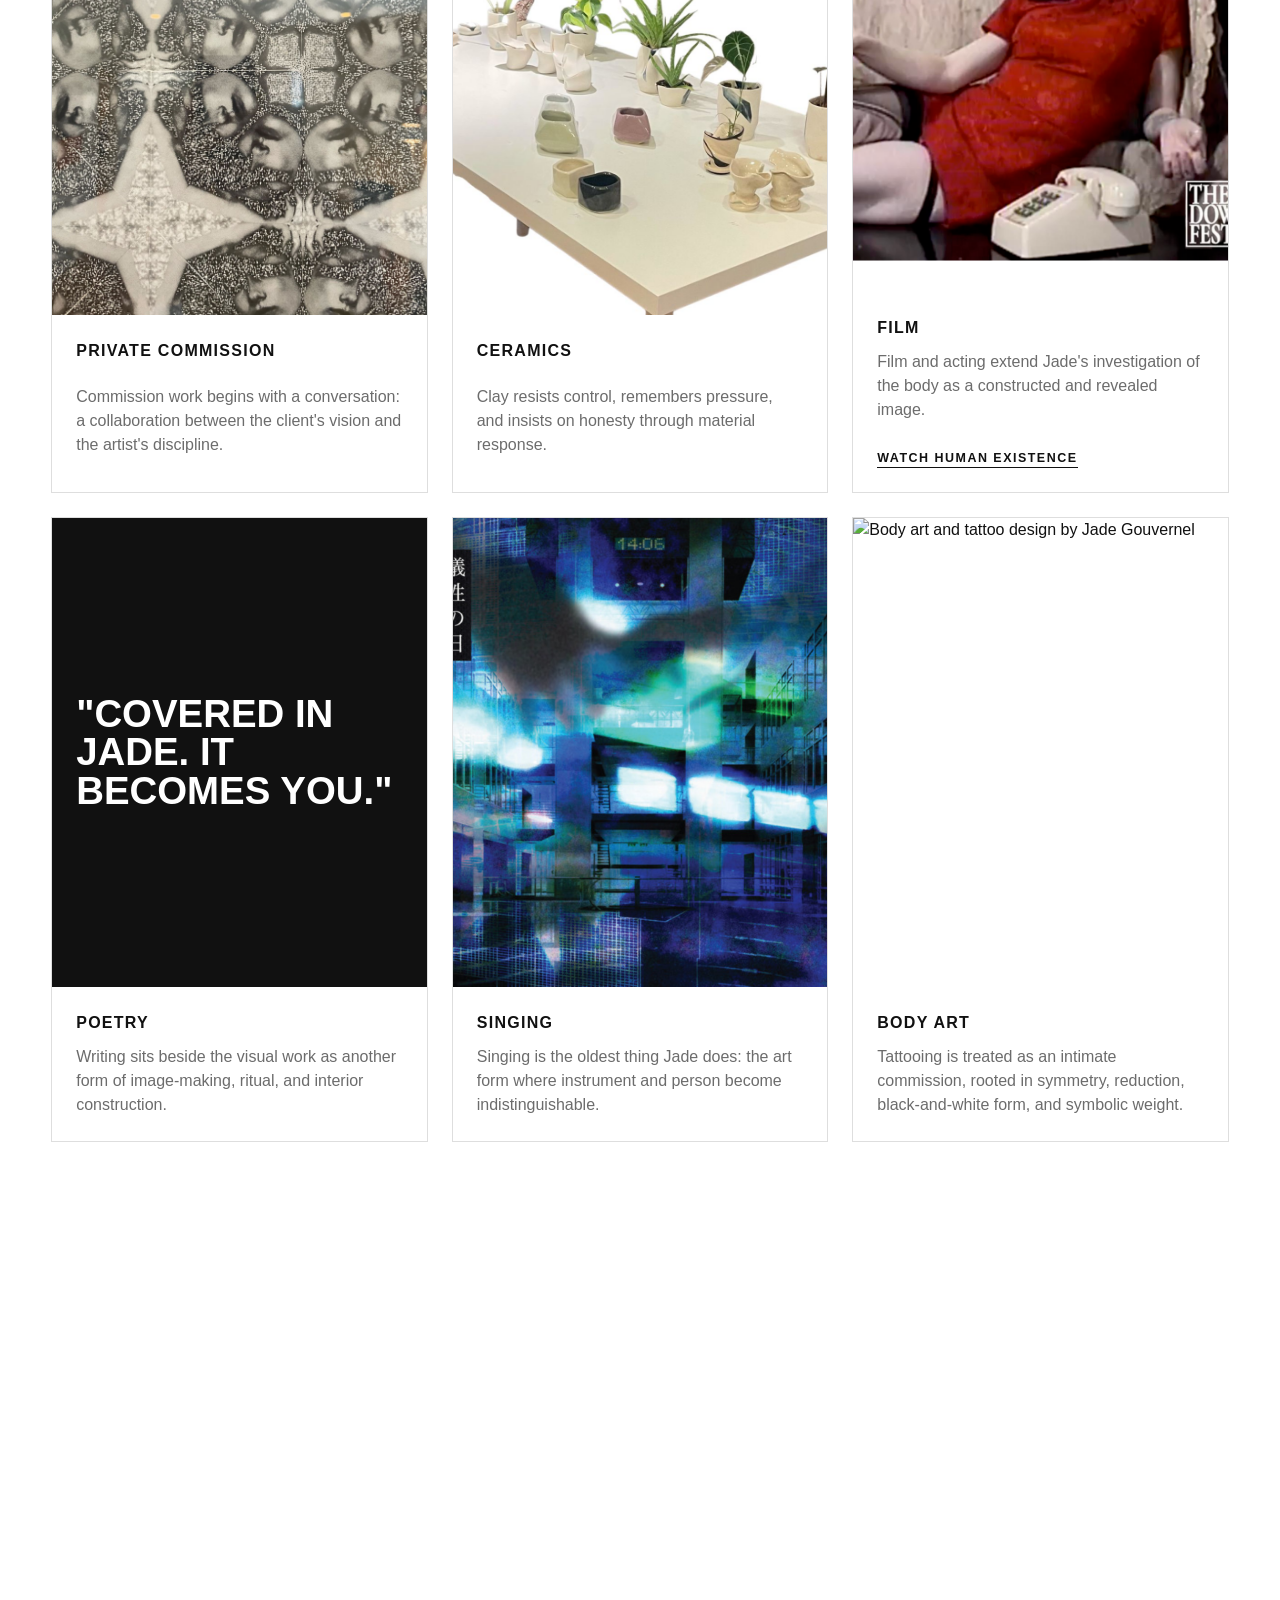
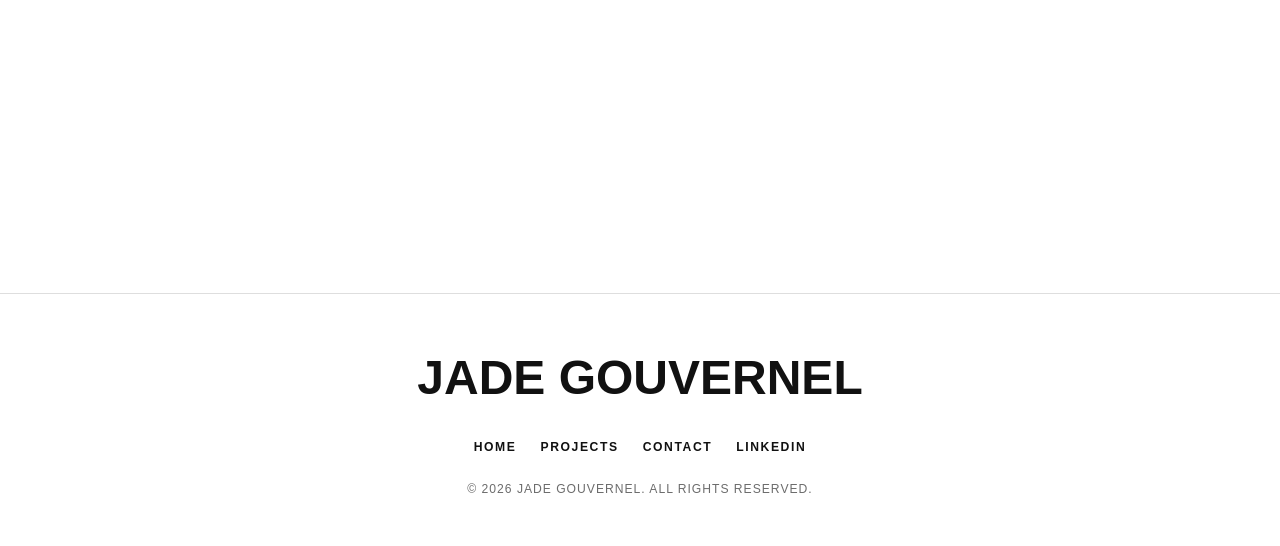
==== commit 7ea969ac: "add projects" ====
--- a/work.html
+++ b/work.html
@@ -52,6 +52,17 @@
             </div>
           </div>
         </li>
+        <li class="has-dropdown">
+          <button class="nav-button" type="button" aria-expanded="false" data-dropdown-toggle="projects-menu">PROJECTS</button>
+          <div class="dropdown-panel dropdown-panel-small" id="projects-menu" data-dropdown>
+            <div>
+              <p class="dropdown-label">Projects</p>
+              <a href="cultural-center.html">The Cultural Center</a>
+              <a href="greenspacing.html">Greenspacing</a>
+              <a href="float-house.html">Float House</a>
+            </div>
+          </div>
+        </li>
         <li><a href="work.html">PORTFOLIO</a></li>
         <li><a href="index.html#about">ABOUT</a></li>
         <!-- Shopify launch: restore this navigation item when the store is ready.
@@ -199,6 +210,7 @@
     <a class="footer-brand" href="index.html">JADE GOUVERNEL</a>
     <div class="footer-links">
       <a href="index.html">HOME</a>
+      <a href="index.html#projects">PROJECTS</a>
       <!-- Shopify launch: restore this link when the store is ready.
       <a href="https://your-shopify-store-url.com" target="_blank" rel="noopener">SHOP</a>
       -->
--- a/assets/css/styles.css
+++ b/assets/css/styles.css
@@ -10,7 +10,7 @@
   --space-lg: 3rem;
   --space-xl: clamp(4rem, 8vw, 8rem);
   --header-height: 112px;
-  --transition: 180ms ease;
+  --transition: 250ms ease;
   --max-width: 1500px;
 }
 
@@ -42,7 +42,11 @@
 .shop-band-inner > *,
 .newsletter-inner > *,
 .work-gallery > *,
-.practice-grid > * {
+.practice-grid > *,
+.project-card-grid > *,
+.project-hero > *,
+.project-carousel-shell > *,
+.project-nav > * {
   min-width: 0;
 }
 
@@ -191,7 +195,8 @@
 .eyebrow,
 .dropdown-label,
 .work-index a,
-.collection-card span {
+.collection-card span,
+.project-meta {
   font-size: 0.76rem;
   font-weight: 700;
   letter-spacing: 0.13em;
@@ -316,6 +321,7 @@
 .section-heading h2,
 .about-copy h2,
 .work-copy h2,
+.project-hero h1,
 .newsletter h2,
 .shop-band h2 {
   margin: 0;
@@ -432,6 +438,10 @@
 .collections-preview {
   max-width: none;
   overflow: hidden;
+  border-top: 1px solid var(--color-line);
+}
+
+.projects-preview {
   border-top: 1px solid var(--color-line);
 }
 
@@ -470,71 +480,26 @@
 
 .carousel-shell {
   width: 100%;
-  overflow-x: auto;
-  overflow-y: hidden;
-  scroll-behavior: smooth;
-  scroll-padding-inline: clamp(1rem, 4vw, 4rem);
-  scroll-snap-type: x mandatory;
-  scrollbar-width: none;
+  overflow: hidden;
+  padding-inline: clamp(1rem, 4vw, 4rem);
   cursor: grab;
   touch-action: pan-y;
-  -webkit-overflow-scrolling: touch;
-}
-
-.carousel-shell.is-dragging {
+}
+
+.carousel-shell:active {
   cursor: grabbing;
-  scroll-behavior: auto;
-  scroll-snap-type: none;
-}
-
-.carousel-shell.is-transitioning {
-  scroll-behavior: auto;
-  scroll-snap-type: none;
-}
-
-.carousel-shell.is-moving-next .collection-card {
-  animation: carousel-card-next 650ms cubic-bezier(0.22, 1, 0.36, 1);
-}
-
-.carousel-shell.is-moving-prev .collection-card {
-  animation: carousel-card-prev 650ms cubic-bezier(0.22, 1, 0.36, 1);
-}
-
-@keyframes carousel-card-next {
-  0%,
-  100% {
-    opacity: 1;
-    transform: translateX(0) scale(1);
-  }
-
-  40% {
-    opacity: 0.78;
-    transform: translateX(-10px) scale(0.99);
-  }
-}
-
-@keyframes carousel-card-prev {
-  0%,
-  100% {
-    opacity: 1;
-    transform: translateX(0) scale(1);
-  }
-
-  40% {
-    opacity: 0.78;
-    transform: translateX(10px) scale(0.99);
-  }
-}
-
-.carousel-shell::-webkit-scrollbar {
-  display: none;
 }
 
 .carousel-track {
   display: flex;
-  width: max-content;
-  gap: var(--space-md);
-  padding: 0 clamp(1rem, 4vw, 4rem) var(--space-sm);
+  align-items: stretch;
+  padding-bottom: var(--space-sm);
+  transition-timing-function: cubic-bezier(0.22, 1, 0.36, 1);
+}
+
+.carousel-button.swiper-button-disabled {
+  opacity: 1;
+  pointer-events: auto;
 }
 
 .collection-card {
@@ -542,7 +507,7 @@
   flex: 0 0 clamp(240px, 28vw, 430px);
   display: grid;
   gap: 0.75rem;
-  scroll-snap-align: start;
+  height: auto;
   user-select: none;
   -webkit-user-drag: none;
 }
@@ -554,14 +519,52 @@
   object-fit: cover;
   object-position: center;
   background: var(--color-soft);
-  filter: grayscale(0.15);
-  transition: filter var(--transition), transform var(--transition);
+  transition: transform 500ms ease;
 }
 
 .collection-card:hover img,
 .collection-card:focus-visible img {
-  filter: grayscale(1) contrast(1.05);
-  transform: scale(0.99);
+  transform: scale(1.025);
+}
+
+.project-card-grid {
+  display: grid;
+  grid-template-columns: repeat(3, minmax(0, 1fr));
+  gap: var(--space-md);
+}
+
+.project-card {
+  display: grid;
+  border: 1px solid var(--color-line);
+  background: var(--color-bg);
+}
+
+.project-card img {
+  aspect-ratio: 3 / 2;
+  background: var(--color-soft);
+  transition: transform 500ms ease;
+}
+
+.project-card:hover img,
+.project-card:focus-visible img {
+  transform: scale(1.025);
+}
+
+.project-card-body {
+  display: grid;
+  gap: 0.45rem;
+  padding: var(--space-md);
+}
+
+.project-meta {
+  color: var(--color-muted);
+}
+
+.project-title {
+  font-size: clamp(1.55rem, 2.7vw, 2.8rem);
+  font-weight: 900;
+  line-height: 0.95;
+  text-transform: uppercase;
 }
 
 .shop-band {
@@ -689,13 +692,12 @@
 }
 
 .gallery-trigger img {
-  transition: filter var(--transition), transform var(--transition);
+  transition: transform 500ms ease;
 }
 
 .gallery-trigger:hover img,
 .gallery-trigger:focus-visible img {
-  filter: grayscale(1) contrast(1.04);
-  transform: scale(1.02);
+  transform: scale(1.06);
 }
 
 .practice-grid {
@@ -735,6 +737,172 @@
 
 .practice-card p {
   margin: 0;
+}
+
+.project-hero {
+  width: 100%;
+  max-width: var(--max-width);
+  min-height: calc(100vh - var(--header-height));
+  display: grid;
+  grid-template-columns: minmax(0, 0.85fr) minmax(0, 1.15fr);
+  gap: clamp(1.5rem, 5vw, 6rem);
+  align-items: center;
+  border-bottom: 1px solid var(--color-line);
+  overflow: hidden;
+}
+
+.project-hero h1 {
+  max-width: 100%;
+  font-size: clamp(2.8rem, 7vw, 6.5rem);
+  overflow-wrap: break-word;
+}
+
+.project-hero-copy {
+  width: 100%;
+  max-width: 680px;
+  min-width: 0;
+}
+
+.project-hero-copy p:not(.eyebrow),
+.project-body-copy p {
+  color: var(--color-muted);
+}
+
+.project-hero-media {
+  width: 100%;
+  min-width: 0;
+  overflow: hidden;
+  background: var(--color-soft);
+}
+
+.project-overview {
+  display: grid;
+  grid-template-columns: minmax(220px, 0.45fr) minmax(320px, 1fr);
+  gap: clamp(1.5rem, 5vw, 6rem);
+  border-bottom: 1px solid var(--color-line);
+}
+
+.project-facts {
+  display: grid;
+  align-content: start;
+  gap: var(--space-md);
+  margin: 0;
+}
+
+.project-facts div {
+  display: grid;
+  gap: 0.25rem;
+  padding-bottom: var(--space-sm);
+  border-bottom: 1px solid var(--color-line);
+}
+
+.project-facts dt {
+  color: var(--color-muted);
+}
+
+.project-facts dt,
+.project-facts dd {
+  margin: 0;
+}
+
+.project-body-copy {
+  max-width: 820px;
+  font-size: clamp(1rem, 1.8vw, 1.2rem);
+}
+
+.project-carousel-section {
+  max-width: none;
+  overflow: hidden;
+  border-bottom: 1px solid var(--color-line);
+}
+
+.project-carousel-section .section-heading,
+.project-carousel-shell {
+  max-width: var(--max-width);
+  margin-inline: auto;
+}
+
+.project-carousel-shell {
+  position: relative;
+  width: 100%;
+  overflow: hidden;
+}
+
+.project-carousel {
+  width: 100%;
+  max-width: 100%;
+  overflow: hidden;
+  background: var(--color-soft);
+}
+
+.project-slide {
+  display: grid;
+  width: 100%;
+  max-width: 100%;
+  min-height: clamp(320px, 62vw, 780px);
+  border: 0;
+  background: var(--color-soft);
+  padding: 0;
+}
+
+.project-slide img {
+  width: 100%;
+  aspect-ratio: 16 / 9;
+  object-fit: cover;
+}
+
+.project-carousel-controls {
+  display: flex;
+  justify-content: flex-end;
+  gap: var(--space-xs);
+  margin-top: var(--space-sm);
+}
+
+.project-carousel .swiper-pagination {
+  position: static;
+  display: flex;
+  justify-content: center;
+  gap: 0.4rem;
+  padding: var(--space-sm) 0;
+}
+
+.project-carousel .swiper-pagination-bullet {
+  display: block;
+  width: 34px;
+  height: 2px;
+  border: 0;
+  border-radius: 0;
+  background: var(--color-muted);
+  opacity: 0.35;
+  padding: 0;
+}
+
+.project-carousel .swiper-pagination-bullet-active {
+  background: var(--color-text);
+  opacity: 1;
+}
+
+.project-nav {
+  display: grid;
+  grid-template-columns: repeat(2, minmax(0, 1fr));
+  gap: var(--space-md);
+}
+
+.project-nav-link {
+  display: grid;
+  gap: 0.4rem;
+  padding: var(--space-md);
+  border: 1px solid var(--color-line);
+}
+
+.project-nav-link:last-child {
+  text-align: right;
+}
+
+.project-nav-link strong {
+  font-size: clamp(1.25rem, 2.4vw, 2.2rem);
+  line-height: 1;
+  text-transform: uppercase;
 }
 
 .text-tile {
@@ -852,8 +1020,18 @@
 }
 
 @media (max-width: 1120px) {
-  .practice-grid {
+  .practice-grid,
+  .project-card-grid {
     grid-template-columns: repeat(2, minmax(0, 1fr));
+  }
+
+  .project-hero {
+    min-height: auto;
+    grid-template-columns: 1fr;
+  }
+
+  .project-hero-copy {
+    max-width: 820px;
   }
 }
 
@@ -973,6 +1151,7 @@
 
   .about,
   .work-section,
+  .project-overview,
   .shop-band-inner,
   .newsletter-inner {
     grid-template-columns: 1fr;
@@ -997,6 +1176,7 @@
   .section-heading h2,
   .about-copy h2,
   .work-copy h2,
+  .project-hero h1,
   .newsletter h2,
   .shop-band h2 {
     font-size: clamp(2.2rem, 11vw, 3.8rem);
@@ -1012,12 +1192,18 @@
   }
 
   .work-gallery,
-  .practice-grid {
+  .practice-grid,
+  .project-card-grid,
+  .project-nav {
     grid-template-columns: 1fr;
   }
 
   .collection-card {
     width: 72vw;
+  }
+
+  .project-nav-link:last-child {
+    text-align: left;
   }
 }
 
